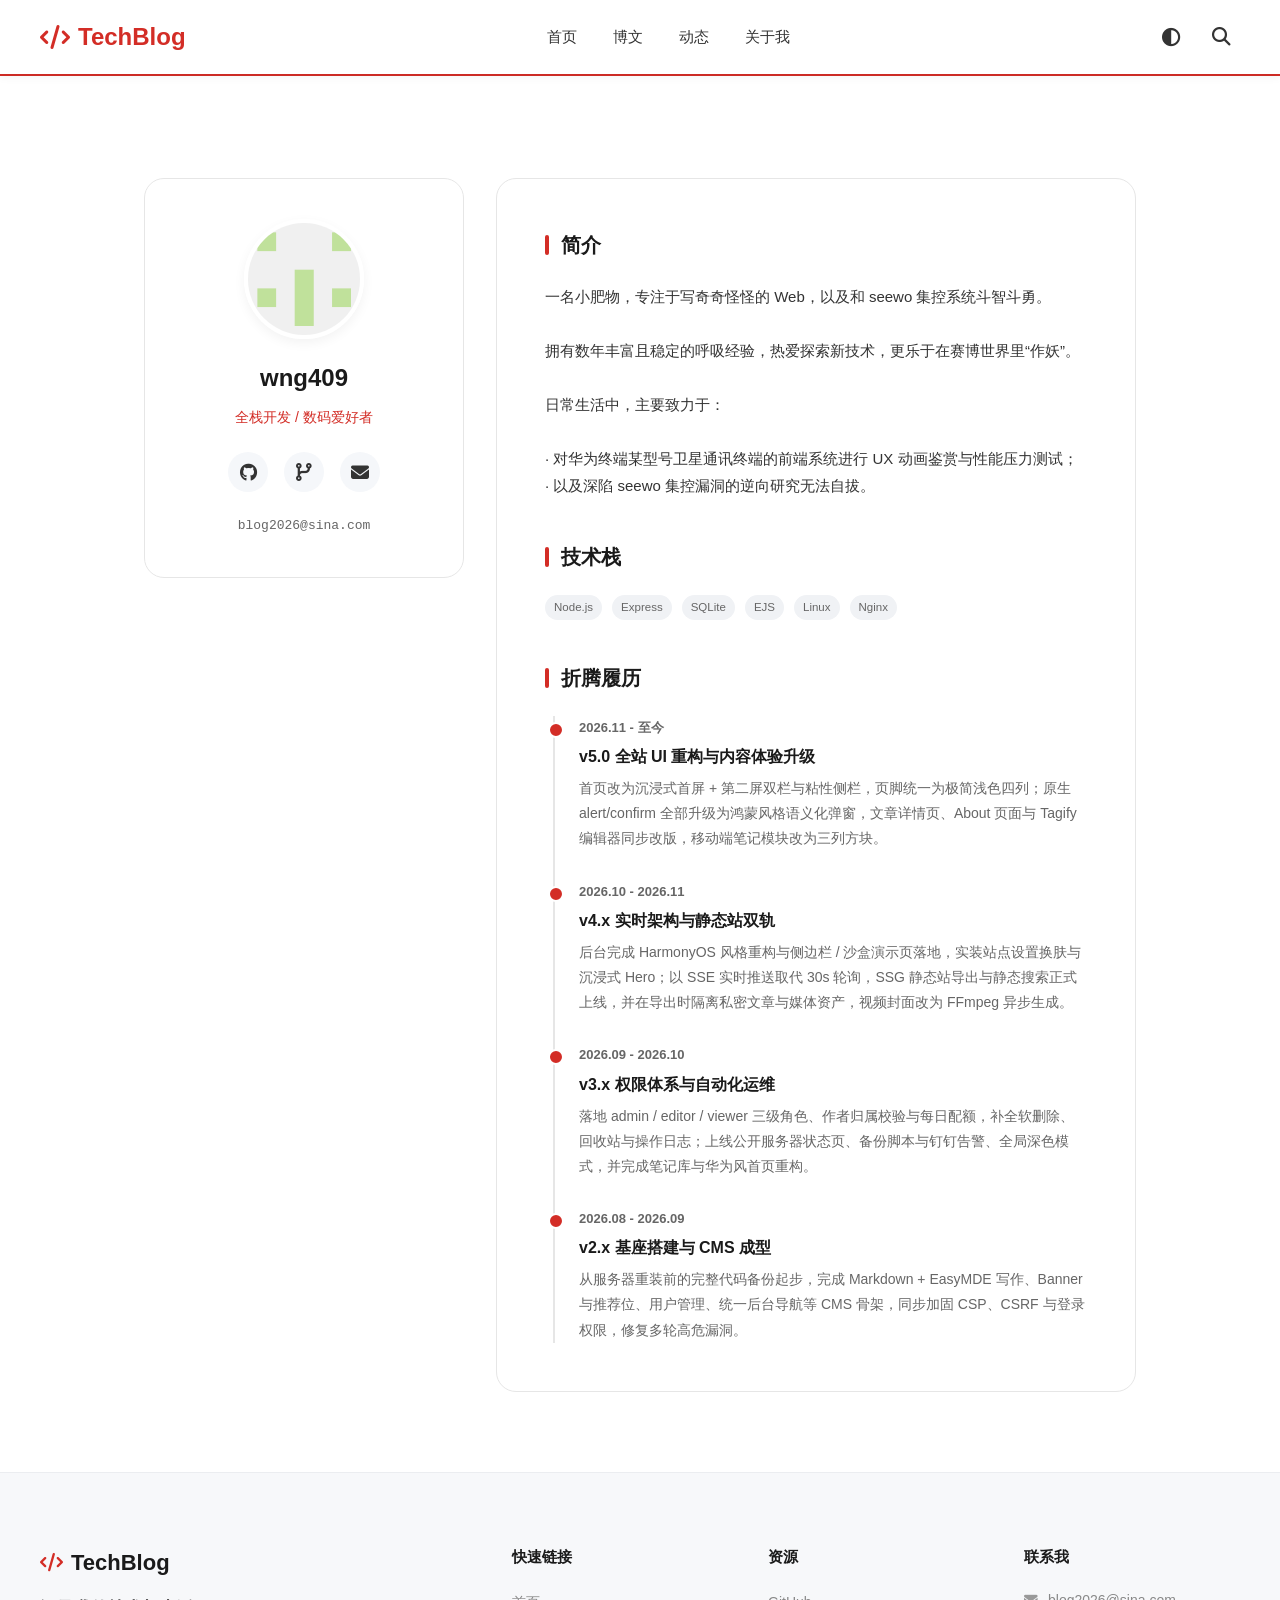
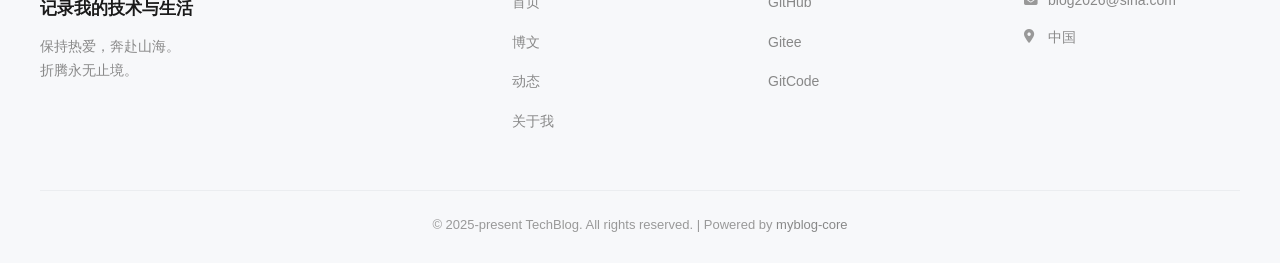
==== about.html @ 232fdd19 "deploy: 2026-11-14 15:05:57" ====
<!DOCTYPE html>
<html lang="zh-CN" class="">
<head>
  <script>(function(){try{var t=localStorage.getItem("theme");if(t!=="light"&&t!=="dark"&&t!=="system")t="system";var m=window.matchMedia?window.matchMedia("(prefers-color-scheme: dark)"):null;var d=t==="dark"||(t==="system"&&m&&m.matches);document.documentElement.classList.toggle("dark",!!d);document.documentElement.setAttribute("data-theme",t);}catch(e){}})();</script>
<script src="/js/theme.js" defer></script>
  <meta charset="UTF-8">
  <meta name="viewport" content="width=device-width, initial-scale=1.0">
  <title>关于我</title>
  <!-- 站点主题色（后台「站点设置」可改，默认 #e60012） -->
  <style>:root { --brand-color: #d32d26 }</style>
  <link rel="stylesheet" href="/css/all.min.css">
  <link rel="stylesheet" href="/css/style.css">
  <link rel="icon" type="image/svg+xml" href="/favicon.svg">
</head>
<body class="" data-static="true">
  <!-- 顶部导航栏 -->
  <header>
  <div class="container header-container">
    <!-- 修改点 1：将 div 换成 a 标签，加上 href="/" -->
    <a href="/" class="logo">
      <i class="fas fa-code"></i>
      <span>TechBlog</span>
    </a>

    <!-- PC 横向导航 -->
    <nav class="pc-nav">
      <a href="/">首页</a>
      <a href="/posts.html">博文</a>
      <a href="/moments.html">动态</a>
      
      
      <a href="/about.html">关于我</a>
    </nav>

    <div class="nav-right">
      
<div class="theme-switch" data-theme-switch>
  <button class="theme-toggle" id="themeTogglePc" type="button" aria-label="切换主题" aria-haspopup="true" aria-expanded="false">
    <i class="theme-toggle-icon fas fa-circle-half-stroke" aria-hidden="true"></i>
    
    
  </button>
  <div class="theme-menu" role="menu" aria-label="主题模式">
    <button type="button" role="menuitemradio" aria-checked="false" data-theme-value="system"><i class="fas fa-circle-half-stroke" aria-hidden="true"></i><span>跟随系统</span></button>
    <button type="button" role="menuitemradio" aria-checked="false" data-theme-value="light"><i class="fas fa-sun" aria-hidden="true"></i><span>浅色</span></button>
    <button type="button" role="menuitemradio" aria-checked="false" data-theme-value="dark"><i class="fas fa-moon" aria-hidden="true"></i><span>深色</span></button>
  </div>
</div>
      <button class="search-toggle" id="searchToggle" type="button" aria-label="搜索">
        <i class="fas fa-search"></i>
      </button>
      <button class="menu-toggle" id="menuToggle" type="button" aria-label="菜单">
        <i class="fas fa-bars"></i>
      </button>
    </div>
  </div>
</header>

  <!-- 全屏菜单 -->
  <div class="mobile-menu" id="mobileMenu">
    <div class="mobile-menu-header">
      <!-- 修改点 2：将移动端的 div 也换成 a 标签 -->
      <a href="/" class="logo">
        <i class="fas fa-code"></i>
        <span>TechBlog</span>
      </a>
      <button class="menu-close" id="menuClose" type="button" aria-label="关闭">
        <i class="fas fa-times"></i>
      </button>
    </div>

    <ul class="mobile-menu-list">
      <li><a href="/">首页<span class="arrow">›</span></a></li>
      <li><a href="/posts.html">博文<span class="arrow">›</span></a></li>
      <li><a href="/moments.html">动态<span class="arrow">›</span></a></li>
      
      
      <li><a href="/about.html">关于我<span class="arrow">›</span></a></li>
    </ul>

    <div class="mobile-menu-footer">
      
<div class="theme-switch theme-switch--circle" data-theme-switch>
  <button class="theme-toggle" id="themeToggleMobile" type="button" aria-label="切换主题" aria-haspopup="true" aria-expanded="false">
    <i class="theme-toggle-icon fas fa-circle-half-stroke" aria-hidden="true"></i>
    <span>主题</span>
    
  </button>
  <div class="theme-menu" role="menu" aria-label="主题模式">
    <button type="button" role="menuitemradio" aria-checked="false" data-theme-value="system"><i class="fas fa-circle-half-stroke" aria-hidden="true"></i><span>跟随系统</span></button>
    <button type="button" role="menuitemradio" aria-checked="false" data-theme-value="light"><i class="fas fa-sun" aria-hidden="true"></i><span>浅色</span></button>
    <button type="button" role="menuitemradio" aria-checked="false" data-theme-value="dark"><i class="fas fa-moon" aria-hidden="true"></i><span>深色</span></button>
  </div>
</div>
      <a href="https://github.com/wng409" target="_blank" rel="noopener" class="circle-btn">
        <i class="fab fa-github"></i>
        <span>GitHub</span>
      </a>
      <a href="mailto:blog2026@sina.com" class="circle-btn">
        <i class="fas fa-envelope"></i>
        <span>邮件</span>
      </a>
    </div>
  </div>

  <!-- 页面内容 -->
  <main>
    <section class="about-wrapper">

  <!-- 左侧名片 -->
  <aside class="about-card-left">
    <!-- 头像：直接读站点设置，不做任何兜底 -->
    <img class="about-avatar" src="/uploads/2026-11-07/1794033327690-q1atu8.png" alt="头像">

    <h1 class="about-name">wng409</h1>
    <span class="about-title">全栈开发 / 数码爱好者</span>

    <div class="social-links">
      <a href="https://github.com/wng409" target="_blank" rel="noopener" aria-label="GitHub">
        <i class="fab fa-github" aria-hidden="true"></i>
      </a>
      <a href="https://gitcode.com/wng409" target="_blank" rel="noopener" aria-label="GitCode">
        <i class="fas fa-code-branch" aria-hidden="true"></i>
      </a>
      <a href="mailto:blog2026@sina.com" aria-label="Email">
        <i class="fas fa-envelope" aria-hidden="true"></i>
      </a>
    </div>

    <div class="contact-email">blog2026@sina.com</div>
  </aside>

  <!-- 右侧内容 -->
  <main class="about-card-right">

    <h2 class="section-title">简介</h2>
    <div style="white-space: pre-wrap;">一名小肥物，专注于写奇奇怪怪的 Web，以及和 seewo 集控系统斗智斗勇。

拥有数年丰富且稳定的呼吸经验，热爱探索新技术，更乐于在赛博世界里“作妖”。

日常生活中，主要致力于：

· 对华为终端某型号卫星通讯终端的前端系统进行 UX 动画鉴赏与性能压力测试；
· 以及深陷 seewo 集控漏洞的逆向研究无法自拔。</div>

    <h2 class="section-title">技术栈</h2>
    <div class="tech-stack">
      <span class="tag-pill">Node.js</span>
      <span class="tag-pill">Express</span>
      <span class="tag-pill">SQLite</span>
      <span class="tag-pill">EJS</span>
      <span class="tag-pill">Linux</span>
      <span class="tag-pill">Nginx</span>
    </div>

    <h2 class="section-title">折腾履历</h2>
    <div class="history-list">
      <div class="history-item">
        <span class="history-date">2026.11 - 至今</span>
        <div class="history-title">v5.0 全站 UI 重构与内容体验升级</div>
        <div class="history-desc">首页改为沉浸式首屏 + 第二屏双栏与粘性侧栏，页脚统一为极简浅色四列；原生 alert/confirm 全部升级为鸿蒙风格语义化弹窗，文章详情页、About 页面与 Tagify 编辑器同步改版，移动端笔记模块改为三列方块。</div>
      </div>

      <div class="history-item">
        <span class="history-date">2026.10 - 2026.11</span>
        <div class="history-title">v4.x 实时架构与静态站双轨</div>
        <div class="history-desc">后台完成 HarmonyOS 风格重构与侧边栏 / 沙盒演示页落地，实装站点设置换肤与沉浸式 Hero；以 SSE 实时推送取代 30s 轮询，SSG 静态站导出与静态搜索正式上线，并在导出时隔离私密文章与媒体资产，视频封面改为 FFmpeg 异步生成。</div>
      </div>

      <div class="history-item">
        <span class="history-date">2026.09 - 2026.10</span>
        <div class="history-title">v3.x 权限体系与自动化运维</div>
        <div class="history-desc">落地 admin / editor / viewer 三级角色、作者归属校验与每日配额，补全软删除、回收站与操作日志；上线公开服务器状态页、备份脚本与钉钉告警、全局深色模式，并完成笔记库与华为风首页重构。</div>
      </div>

      <div class="history-item">
        <span class="history-date">2026.08 - 2026.09</span>
        <div class="history-title">v2.x 基座搭建与 CMS 成型</div>
        <div class="history-desc">从服务器重装前的完整代码备份起步，完成 Markdown + EasyMDE 写作、Banner 与推荐位、用户管理、统一后台导航等 CMS 骨架，同步加固 CSP、CSRF 与登录权限，修复多轮高危漏洞。</div>
      </div>
    </div>

  </main>

</section>
  </main>

  <!-- 底部栏（独立 partial，便于后续整体替换） -->
  <footer class="site-footer">
  <div class="footer-inner">

    <div class="footer-grid">

      <!-- 列 1：品牌 -->
      <div class="footer-brand">
        <a href="/" class="footer-logo">
          <i class="fas fa-code" aria-hidden="true"></i>
          <span>TechBlog</span>
        </a>
        <h2>记录我的技术与生活</h2>
        <p>保持热爱，奔赴山海。<br>折腾永无止境。</p>
      </div>

      <!-- 列 2：快速链接 -->
      <div class="footer-col">
        <h4>快速链接</h4>
        <ul class="footer-nav">
          <li><a href="/">首页</a></li>
          <li><a href="/posts.html">博文</a></li>
          
            <li><a href="/moments.html">动态</a></li>
          
          <li><a href="/about.html">关于我</a></li>
          
        </ul>
      </div>

      <!-- 列 3：资源 -->
      <div class="footer-col">
        <h4>资源</h4>
        <ul class="footer-nav">
          <li><a href="https://github.com/wng409" target="_blank" rel="noopener">GitHub</a></li>
          <li><a href="https://gitee.com/wng409" target="_blank" rel="noopener">Gitee</a></li>
          <li><a href="https://gitcode.com/wng409" target="_blank" rel="noopener">GitCode</a></li>
          
        </ul>
      </div>

      <!-- 列 4：联系我 -->
      <div class="footer-col">
        <h4>联系我</h4>
        <ul class="footer-nav">
          <li class="footer-contact">
            <i class="fas fa-envelope" aria-hidden="true"></i>
            <a href="mailto:blog2026@sina.com">blog2026@sina.com</a>
          </li>
          <li class="footer-contact">
            <i class="fas fa-map-marker-alt" aria-hidden="true"></i>
            <span>中国</span>
          </li>
        </ul>
      </div>

    </div>

    <!-- 底部版权：四列下方居中 -->
    <div class="footer-bottom">
      <p>&copy; 2025-present TechBlog. All rights reserved.
        
          <span class="powered-by"> | Powered by <a href="https://github.com/wng409/myblog-core" target="_blank" rel="noopener">myblog-core</a></span>
        
      </p>
    </div>

  </div>
</footer>

  <script src="/js/hm-ui.js"></script>
  <script src="/js/main.js"></script>
</body>
</html>
---- css/style.css ----
/* ============================================================
   TechBlog 样式表 v2.2
   ============================================================ */

/* ============================================================
   1. 变量 & 重置
   ============================================================ */
/* 隐藏浏览器的原生滚动条（兼容所有现代浏览器） */
html, body {
  -ms-overflow-style: none;  /* IE and Edge */
  scrollbar-width: none;  /* Firefox */
}

/* 隐藏 Chrome, Safari 和 Opera 的滚动条 */
::-webkit-scrollbar {
  display: none;
  width: 0;
  height: 0;
}
:root {
  --hw-red: var(--brand-color, #e60012);
  /* Hover / 深色态主色：由主题色压暗生成，改主题色时自动跟随（原先写死 #c4000f 是 hover 变红的根因） */
  --hw-red-dark: color-mix(in srgb, var(--brand-color, #e60012) 85%, black);
  --hw-white: #ffffff;
  --hw-light-gray: #f5f5f5;
  --hw-dark-gray: #333333;
  --hw-medium-gray: #666666;
  --hw-border: #e6e6e6;

  /* 主题语义变量（亮色） */
  --bg: #ffffff;
  --text: #333333;
  --text-strong: #1a1a1a;
  --text-secondary: #444444;
  --text-muted: #666666;
  --text-faint: #999999;
  --card-bg: #ffffff;
  --surface-alt: #f5f7fa;
  --surface-muted: #f0f2f5;
  --surface-gray: #ebedef;
  --border: #e6e6e6;
  --border-strong: #d0d0d0;
  --shadow: 0 2px 8px rgba(0,0,0,0.1);
  --header-shadow: 0 2px 10px rgba(0, 0, 0, 0.06);
  --menu-shadow: 0 8px 28px rgba(0, 0, 0, 0.15);
  /* 页脚：极简浅色（顶部 1px 细边框由 --footer-border 控制） */
  --footer-bg: #f7f8fa;
  --footer-text: #333333;
  --footer-muted: #888888;
  --footer-border: #ebedf0;
  /* 动态主题色别名：跟随 layout 注入的 --brand-color */
  --primary: var(--brand-color, #e60012);
  --accent-soft: color-mix(in srgb, var(--brand-color, #e60012) 8%, transparent);
  color-scheme: light;
}

.dark {
  --bg: #1a1a1a;
  --text: #e8e8e8;
  --text-strong: #f5f5f5;
  --text-secondary: #cccccc;
  --text-muted: #b0b0b0;
  --text-faint: #8f8f8f;
  --card-bg: #242424;
  --surface-alt: #202020;
  --surface-muted: #2f2f2f;
  --surface-gray: #222222;
  --border: #3d3d3d;
  --border-strong: #4a4a4a;
  --shadow: 0 2px 8px rgba(0,0,0,0.4);
  --header-shadow: 0 2px 10px rgba(0, 0, 0, 0.4);
  --menu-shadow: 0 8px 28px rgba(0, 0, 0, 0.55);
  --footer-bg: #161616;
  --footer-text: #e8e8e8;
  --footer-muted: #9a9a9a;
  --footer-border: #2a2a2a;
  --accent-soft: color-mix(in srgb, var(--brand-color, #e60012) 22%, transparent);
  --hw-border: #3d3d3d;
  --hw-light-gray: #2f2f2f;
  --hw-medium-gray: #b0b0b0;
  --hw-dark-gray: #b0b0b0;
  color-scheme: dark;
}

* {
  margin: 0;
  padding: 0;
  box-sizing: border-box;
  font-family: 'Segoe UI', 'Microsoft YaHei', sans-serif;
}

body {
  background: var(--bg);
  color: var(--text);
  line-height: 1.6;
}

/* 仅在用户主动切换主题时启用过渡，避免首屏加载时产生闪烁 */
html.theme-transition body {
  transition: background 0.3s, color 0.3s;
}

a {
  text-decoration: none;
  color: inherit;
  transition: all 0.3s ease;
}

.container {
  max-width: 1200px;
  margin: 0 auto;
  padding: 0 20px;
}

/* ============================================================
   2. Header 导航（PC 横向 + 移动端汉堡）
   ============================================================ */
/* ============================================================
   2.1 根元素防抖动（终极绝杀：隐藏滚动条）
   ============================================================ */
/* 【修改点】删掉了 overflow-y: scroll; 改为全局隐藏滚动条，彻底断绝宽度变化 */
html, body {
  -ms-overflow-style: none;  /* IE and Edge */
  scrollbar-width: none;  /* Firefox */
}
html::-webkit-scrollbar, 
body::-webkit-scrollbar {
  display: none;  /* Chrome, Safari, Opera */
  width: 0;
  height: 0;
}

/* ============================================================
   2.2 Header 导航（恢复原本的自然高度）
   ============================================================ */
header {
  background: var(--bg);
  /* 阴影代替 border，不占空间，完美解决上下跳动 */
  box-shadow: var(--header-shadow), 0 2px 0 var(--hw-red);
  border-bottom: none !important;

  position: sticky;
  top: 0;
  z-index: 1000;
  width: 100%;
  /* 绝对不要在这里锁 height: 64px，让内部的 container 自己撑开 */
  transition: background-color 0.3s ease, box-shadow 0.3s ease;
}

.header-container {
  display: flex;
  justify-content: space-between;
  align-items: center;
  /* 恢复你原本的上下 padding */
  padding: 18px 0;
  gap: 40px;
  width: 100%; /* 确保撑满 */
  box-sizing: border-box;
}

/* ============================================================
   2.3 Hero 模式下的样式（只变颜色，不变骨架）
   ============================================================ */
body.has-hero header {
  background: transparent !important;
  box-shadow: none !important;
  position: sticky !important; /* 依然是 sticky，不脱离文档流 */
}

/* 只有文字变白，背景变透明 */
body.has-hero header .logo, 
body.has-hero header .logo i,
body.has-hero header .pc-nav a,
body.has-hero header .nav-right button {
  color: #ffffff !important;
  text-shadow: 0 1px 3px rgba(0,0,0,0.5);
}


.header-container {
  display: flex;
  justify-content: space-between;
  align-items: center;
  padding: 18px 0;
  gap: 40px;
}

.logo {
  display: flex;
  align-items: center;
  font-size: 1.5rem;
  font-weight: bold;
  color: var(--hw-red);
  flex-shrink: 0;
}

.logo i {
  margin-right: 8px;
}

.pc-nav {
  display: flex;
  gap: 36px;
  flex: 1;
  justify-content: center;
  align-items: center;
}

.pc-nav a {
  color: var(--text);
  font-size: 0.95rem;
  font-weight: 400;
  padding: 6px 0;
  position: relative;
  transition: color 0.25s;
  white-space: nowrap;
}

.pc-nav a:hover {
  color: var(--hw-red);
}

.pc-nav a::after {
  content: '';
  position: absolute;
  bottom: -4px;
  left: 50%;
  transform: translateX(-50%) scaleX(0);
  width: 100%;
  height: 2px;
  background: var(--hw-red);
  transition: transform 0.25s;
  transform-origin: center;
}

.pc-nav a:hover::after {
  transform: translateX(-50%) scaleX(1);
}

.nav-right {
  display: flex;
  gap: 12px;
  align-items: center;
  flex-shrink: 0;
}

.nav-right button {
  background: none;
  border: none;
  font-size: 1.15rem;
  cursor: pointer;
  color: var(--text);
  padding: 8px 10px;
  border-radius: 4px;
  transition: background 0.2s, color 0.2s;
}

.nav-right button:hover {
  background: var(--hw-light-gray);
  color: var(--hw-red);
}

.menu-toggle {
  display: none;
}

/* ============================================================
   2.4 全屏汉堡菜单（移动端）
   ============================================================ */
.mobile-menu {
  position: fixed;
  top: 0;
  right: 0;
  width: 100%;
  height: 100vh;
  height: 100dvh; /* 适配移动端动态视口 */
  
  /* 默认白底 */
  background: var(--bg);
  
  z-index: 9999;
  transform: translateX(100%);
  transition: transform 0.35s cubic-bezier(0.4, 0, 0.2, 1), visibility 0.35s;
  display: flex;
  flex-direction: column;
  overflow-y: auto;
  overscroll-behavior: contain; /* 防止内部滚动传递到外层 */
  visibility: hidden; /* 隐藏时避免被穿透点击 */
}

/* Hero 模式下点开菜单：保持纯白，无毛玻璃 */
body.has-hero .mobile-menu {
  background: var(--bg) !important;
}

.dark body.has-hero .mobile-menu {
  background: var(--bg) !important;
}

.mobile-menu.show {
  transform: translateX(0);
  visibility: visible;
}

.mobile-menu-header {
  display: flex;
  justify-content: space-between;
  align-items: center;
  padding: 16px 24px;
  border-bottom: 1px solid var(--hw-border);
}

.mobile-menu-header .logo {
  font-size: 1.2rem;
  font-weight: 600;
  color: var(--hw-red);
}

.menu-close {
  background: none;
  border: none;
  font-size: 1.5rem;
  color: var(--text);
  cursor: pointer;
  padding: 8px;
}

.mobile-menu-list {
  list-style: none;
  padding: 0;
  margin: 0;
  flex: 1;
}

.mobile-menu-list li {
  border-bottom: 1px solid var(--hw-border);
  opacity: 0;
  transform: translateX(24px);
  transition: opacity 0.35s ease, transform 0.35s ease;
}

.mobile-menu.show .mobile-menu-list li:nth-child(1) { transition-delay: 0.08s; opacity: 1; transform: translateX(0); }
.mobile-menu.show .mobile-menu-list li:nth-child(2) { transition-delay: 0.14s; opacity: 1; transform: translateX(0); }
.mobile-menu.show .mobile-menu-list li:nth-child(3) { transition-delay: 0.20s; opacity: 1; transform: translateX(0); }
.mobile-menu.show .mobile-menu-list li:nth-child(4) { transition-delay: 0.26s; opacity: 1; transform: translateX(0); }
.mobile-menu.show .mobile-menu-list li:nth-child(5) { transition-delay: 0.32s; opacity: 1; transform: translateX(0); }
.mobile-menu.show .mobile-menu-list li:nth-child(6) { transition-delay: 0.38s; opacity: 1; transform: translateX(0); }
.mobile-menu.show .mobile-menu-list li:nth-child(7) { transition-delay: 0.44s; opacity: 1; transform: translateX(0); }

.mobile-menu-list li a {
  display: flex;
  justify-content: space-between;
  align-items: center;
  padding: 20px 24px;
  font-size: 1.1rem;
  color: var(--text);
  transition: background 0.2s;
}

.mobile-menu-list li a:hover {
  background: var(--hw-light-gray);
}

.mobile-menu-list li a .arrow {
  color: var(--text-faint);
  font-size: 1.4rem;
  font-weight: 300;
}

.mobile-menu-footer {
  display: flex;
  justify-content: center;
  gap: 40px;
  padding: 32px 24px;
  border-top: 1px solid var(--hw-border);
}

.circle-btn {
  display: flex;
  flex-direction: column;
  align-items: center;
  gap: 8px;
  color: var(--hw-medium-gray);
  font-size: 0.85rem;
}

.circle-btn i {
  width: 48px;
  height: 48px;
  border-radius: 50%;
  border: 1px solid var(--hw-border);
  display: flex;
  align-items: center;
  justify-content: center;
  font-size: 1.2rem;
  transition: all 0.2s;
}

.circle-btn:hover i {
  border-color: var(--hw-red);
  color: var(--hw-red);
}

/* ============================================================
   3. 首页 Banner 轮播（圆角 + 无界）
   ============================================================ */
.banner-carousel {
  width: 100%;
  padding: 20px;
  margin: 0;
  box-sizing: border-box;
}

.banner-carousel .carousel-wrapper {
  max-width: 1000px;
  margin: 0 auto;
  border-radius: 16px;
  overflow: hidden;
  position: relative;
}

.banner-carousel .carousel-track {
  display: flex;
  transition: transform 0.5s cubic-bezier(0.4, 0, 0.2, 1);
  will-change: transform;
}

.banner-carousel .carousel-slide {
  flex: 0 0 100%;
  width: 100%;
  box-sizing: border-box;
}

.banner-carousel .slide-image {
  aspect-ratio: 2.5 / 1;
  background-size: cover;
  background-position: center;
  position: relative;
}

.banner-carousel .slide-overlay {
  position: absolute;
  inset: 0;
  background: linear-gradient(transparent 40%, rgba(0, 0, 0, 0.6));
  display: flex;
  align-items: flex-end;
  padding: 40px 60px;
}

.banner-carousel .slide-overlay h2 {
  color: #fff;
  font-size: 2rem;
  font-weight: 600;
  margin: 0;
  text-shadow: 0 2px 12px rgba(0, 0, 0, 0.4);
}

.carousel-btn {
  position: absolute;
  top: 50%;
  transform: translateY(-50%);
  background: rgba(0, 0, 0, 0.4);
  color: white;
  border: none;
  padding: 12px 18px;
  cursor: pointer;
  z-index: 10;
  border-radius: 50%;
  font-size: 1.3rem;
  transition: background 0.3s;
}

.carousel-btn:hover {
  background: rgba(0, 0, 0, 0.75);
}

.carousel-btn.prev { left: 20px; }
.carousel-btn.next { right: 20px; }

.carousel-dots {
  position: absolute;
  bottom: 15px;
  left: 0;
  right: 0;
  text-align: center;
  z-index: 5;
}

.dot {
  display: inline-block;
  width: 10px;
  height: 10px;
  border-radius: 50%;
  background: rgba(255, 255, 255, 0.5);
  margin: 0 6px;
  cursor: pointer;
  transition: background 0.3s, transform 0.3s;
}

.dot.active {
  background: var(--hw-red);
  transform: scale(1.2);
}

/* ============================================================
   4. 首页通用区块
   ============================================================ */
.section { padding: 80px 0; }
.section-light { background: var(--bg); }
.section-gray  { background: var(--surface-gray); }

.section-title {
  text-align: center;
  margin-bottom: 48px;
}

.section-title h2 {
  font-size: 1.75rem;
  font-weight: 600;
  color: var(--text-strong);
  margin: 0 0 8px;
  position: relative;
  display: inline-block;
  padding-bottom: 12px;
}

.section-title h2::after {
  content: '';
  position: absolute;
  bottom: 0;
  left: 50%;
  transform: translateX(-50%);
  width: 32px;
  height: 3px;
  background: var(--hw-red);
  border-radius: 2px;
}

.section-title p {
  color: var(--text-faint);
  font-size: 0.9rem;
  margin: 0;
}

/* ============================================================
   4.1 卡片网格（PC 3 列 / 中屏 2 列 / 手机 1 列）
   ============================================================ */
.blog-grid {
  display: grid;
  grid-template-columns: repeat(3, 1fr);
  gap: 24px;
}

/* ============================================================
   4.2 卡片（图片大 + 底部紧凑）
   ============================================================ */
.blog-card {
  background: var(--card-bg);
  border: 1px solid var(--border);
  border-radius: 12px;
  overflow: hidden;
  box-shadow: 0 2px 12px rgba(0, 0, 0, 0.04);
}

.blog-card a {
  text-decoration: none;
  color: inherit;
  display: flex;
  flex-direction: column;
  height: 100%;
}

/* 图片更大：900 × 600 比例 */
.card-image-wrapper {
  width: 100%;
  aspect-ratio: 900 / 600;
  overflow: hidden;
  position: relative;
  background: var(--surface-muted);
}

.card-image {
  width: 100%;
  height: 100%;
  background-size: cover;
  background-position: center;
  background-color: var(--surface-muted);
  transition: transform 0.5s cubic-bezier(0.4, 0, 0.2, 1);
}

.blog-card:hover .card-image {
  transform: scale(1.06);
}

/* 底部更小：padding 收窄 */
.card-content {
  padding: 14px 16px 16px;
  text-align: left;
  display: flex;
  flex-direction: column;
  gap: 6px;
  flex: 1;
}

.card-meta {
  color: var(--text-faint);
  font-size: 0.75rem;
  margin: 0;
}

/* 标题完整显示，不截断 */
.card-content h3 {
  font-size: 1rem;
  font-weight: 600;
  color: var(--text-strong);
  margin: 0;
  line-height: 1.5;
  min-height: 3em;      /* 保证至少两行的高度，让卡片对齐 */
}

.blog-card:hover .card-content h3 {
  color: var(--hw-red);
}

/* ============================================================
   4.3 标签胶囊
   ============================================================ */
.tag {
  display: inline-block;
  padding: 3px 10px;
  border-radius: 999px;
  background: var(--surface-muted);
  color: var(--text-muted);
  font-size: 0.75rem;
  line-height: 1.6;
}

/* ============================================================
   4.4 动态列表
   ============================================================ */
 /* ---------- 动态列表（统一：首页 + 动态页共用） ---------- */
.moments-section {
  padding-bottom: 60px;
}

.moments-grid {
  display: grid;
  grid-template-columns: repeat(3, 1fr);
  gap: 24px;
  max-width: 1200px;
  margin: 0 auto;
}

.moment-card {
  position: relative;
  background: var(--card-bg);
  border: 1px solid var(--hw-border);
  border-radius: 12px;
  padding: 28px 24px 48px;
  cursor: default;
}

.moment-date {
  color: var(--text-faint);
  font-size: 0.85rem;
  margin-bottom: 12px;
}

.moment-title {
  font-size: 1.05rem;
  font-weight: 600;
  color: var(--text-strong);
  margin: 0 0 12px;
  line-height: 1.5;
  transition: color 0.3s;
}

.moment-card:hover .moment-title {
  color: var(--hw-red);
}

.moment-content {
  color: var(--text);
  line-height: 1.7;
  font-size: 0.95rem;
  white-space: pre-wrap;
}

.moment-card:hover .moment-content {
  animation: momentBounce 0.4s ease;
}

@keyframes momentBounce {
  0%   { transform: translateY(0); }
  40%  { transform: translateY(-4px); }
  100% { transform: translateY(0); }
}

.moment-author {
  position: absolute;
  right: 24px;
  bottom: 20px;
  color: var(--text-faint);
  font-size: 0.78rem;
}
   /* ---------- 动态时间轴（前台动态页专用；不影响首页动态网格） ---------- */
.timeline {
  position: relative;
  max-width: 720px;          /* 卡片整体收窄 */
  margin: 0 auto;
  padding-left: 34px;
}
/* 竖轴 */
.timeline::before {
  content: "";
  position: absolute;
  left: 9px;
  top: 8px;
  bottom: 8px;
  width: 2px;
  border-radius: 1px;
  background: var(--hw-border);
}
.timeline-item {
  position: relative;
  margin-bottom: 20px;
}
.timeline-item:last-child { margin-bottom: 0; }
/* 轴上的节点圆点 */
.timeline-node {
  position: absolute;
  left: -34px;
  top: 18px;
  width: 12px;
  height: 12px;
  border-radius: 50%;
  background: var(--hw-red);
  box-shadow: 0 0 0 3px var(--bg);
  transition: transform 0.25s ease, box-shadow 0.25s ease;
}
.timeline-card {
  background: var(--card-bg);
  border-radius: 12px;
  padding: 16px 18px;
  box-shadow: 0 1px 3px rgba(0, 0, 0, 0.05);
  transition: box-shadow 0.3s ease, transform 0.3s ease;
}

/* ---------- 时间轴分组标题（年 / 月 / 日） ---------- */
.timeline-year {
  font-size: 1.1rem;
  font-weight: 700;
  color: var(--text-strong);
  margin: 22px 0 10px;
}
.timeline-month {
  font-size: 0.95rem;
  font-weight: 600;
  color: var(--text);
  margin: 14px 0 8px;
}
.timeline-day {
  font-size: 0.82rem;
  color: var(--text-faint);
  margin: 10px 0 6px;
}
.timeline-head {
  display: flex;
  align-items: baseline;
  gap: 10px;
  flex-wrap: wrap;
  margin-bottom: 6px;
}
.timeline-date {
  color: var(--text-faint);
  font-size: 0.82rem;
  font-variant-numeric: tabular-nums;
}
.timeline-title {
  color: var(--text-faint);
  font-size: 0.88rem;
  font-weight: 500;
  transition: color 0.3s;
}
.timeline-content {
  color: var(--text);
  font-size: 1.02rem;
  line-height: 1.7;
  white-space: pre-wrap;
  word-break: break-word;
}
.timeline-author {
  display: block;
  text-align: right;
  margin-top: 8px;
  color: var(--text-faint);
  font-size: 0.8rem;
}
.timeline-pager { margin-top: 28px; margin-bottom: 20px; }

/* ---------- 时间轴悬浮动效（沿用原动态卡片动效） ---------- */
.timeline-item:hover .timeline-card {
  box-shadow: 0 6px 18px rgba(0, 0, 0, 0.09);
}
.timeline-item:hover .timeline-title {
  color: var(--hw-red);
}
.timeline-card:hover .timeline-content {
  animation: momentBounce 0.4s ease;
}
.timeline-item:hover .timeline-node {
  transform: scale(1.4);
  box-shadow: 0 0 0 3px var(--bg), 0 0 0 5px color-mix(in srgb, var(--brand-color, #e60012) 16%, transparent);
}

@media (max-width: 768px) {
  .timeline { padding-left: 26px; max-width: 100%; }
  .timeline::before { left: 5px; }
  .timeline-node { left: -26px; width: 10px; height: 10px; box-shadow: 0 0 0 2px var(--bg); }
  .timeline-card { padding: 14px 15px; }
  .timeline-year { margin-left: -26px; }
  .timeline-month, .timeline-day { margin-left: -26px; }
}

   /* 更多动态链接 */
.more-link {
  text-align: right;
  max-width: 1200px;
  margin: 32px auto 0;
  padding: 0;
}

.more-link a {
  color: var(--hw-red);
  font-size: 0.95rem;
  font-weight: 500;
  display: inline-flex;
  align-items: center;
  gap: 6px;
  transition: gap 0.25s;
}

.more-link a:hover {
  gap: 10px;
}

.more-link a i {
  font-size: 0.75rem;
}

/* ============================================================
   4.5 侧栏笔记入口
   ------------------------------------------------------------
   旧版横向 .notes-container / .notes-grid / .notes-item 已废弃并删除；
   现在复用首页侧栏的 .tag-row，尺寸与悬浮底色完全一致。
   ============================================================ */
.notes-sidebar-item .tag-name {
  display: inline-flex;
  align-items: center;
  gap: 8px;
  min-width: 0;
}

.notes-sidebar-item .tag-name i {
  flex-shrink: 0;
  width: 1rem;
  text-align: center;
  font-size: 1rem;
  color: var(--primary);
}

.notes-arrow {
  flex-shrink: 0;
  font-size: 12px;
  color: var(--text-faint);
  transition: transform 0.2s ease, color 0.2s ease;
}

.notes-sidebar-item:hover .notes-arrow {
  color: var(--primary);
  transform: translateX(2px);
}

/* ============================================================
   4.6 关于我
   ============================================================ */
.about-container {
  display: flex;
  gap: 40px;
  align-items: center;
  max-width: 900px;
  margin: 0 auto;
}

.about-image {
  flex-shrink: 0;
}

.avatar {
  width: 120px;
  height: 120px;
  border-radius: 50%;
  object-fit: cover;
  border: 4px solid var(--surface-muted);
}

.about-content {
  flex: 1;
  min-width: 0;
}

.about-content p {
  color: var(--text-secondary);
  line-height: 1.8;
  margin: 0 0 12px;
  font-size: 0.95rem;
}

/* 4.7 通用空状态 */
.empty-hint {
  text-align: center;
  color: var(--text-faint);
}

/* ============================================================
   5. 文章列表页
   ============================================================ */
.posts-hero {
  padding: 60px 0 40px;
  text-align: center;
  border-bottom: 1px solid var(--hw-border);
  margin-bottom: 32px;
}
.posts-hero h1 {
  font-size: 2.2rem;
  font-weight: 700;
  margin: 0 0 16px;
  color: var(--text-strong);
}
.hero-line {
  width: 36px;
  height: 3px;
  background: var(--hw-red);
  border-radius: 2px;
  margin: 0 auto 16px;
}
.posts-hero p {
  color: var(--text-muted);
  font-size: 1rem;
  margin: 0;
}

.posts-layout {
  display: grid;
  grid-template-columns: 1fr 190px;
  gap: 28px;
  padding-bottom: 60px;
}
.posts-main { min-width: 0; }
/* ---------- 工具栏 ---------- */
.posts-toolbar {
  display: flex;
  gap: 12px;
  margin-bottom: 24px;
  align-items: center;
}
.posts-search {
  display: flex;
  flex: 1;
  border: 1px solid var(--hw-border);
  border-radius: 8px;
  overflow: hidden;
  background: var(--card-bg);
  transition: border-color 0.2s;
}
.posts-search:focus-within {
  border-color: var(--hw-red);
}
.posts-search input {
  flex: 1;
  border: none;
  padding: 12px 16px;
  font-size: 0.95rem;
  background: transparent;
  color: var(--text);
  outline: none;
  min-width: 0;
}
.posts-search button {
  border: none;
  background: transparent;
  color: var(--text-muted);
  padding: 0 16px;
  cursor: pointer;
  transition: color 0.2s;
}
.posts-search button:hover { color: var(--hw-red); }

.filter-toggle {
  display: none;
  padding: 12px 14px;
  background: var(--card-bg);
  border: 1px solid var(--hw-border);
  border-radius: 8px;
  cursor: pointer;
  color: var(--text);
  transition: all 0.2s;
}
.filter-toggle:hover {
  border-color: var(--hw-red);
  color: var(--hw-red);
}

/* ---------- 文章网格 ---------- */
.posts-grid {
  display: grid;
  grid-template-columns: repeat(2, 1fr);
  gap: 24px;
}
.post-card {
  display: flex;
  flex-direction: column;
  background: var(--card-bg);
  border: 1px solid var(--hw-border);
  border-radius: 12px;
  overflow: hidden;
  text-decoration: none;
  color: inherit;
}
.post-card-cover {
  aspect-ratio: 900 / 600;
  overflow: hidden;
  background: var(--surface-muted);
}
.post-card-cover img {
  width: 100%;
  height: 100%;
  object-fit: cover;
  transition: transform 0.4s;
}
.post-card:hover .post-card-cover img {
  transform: scale(1.04);
}
.post-card-placeholder {
  width: 100%;
  height: 100%;
  display: flex;
  align-items: center;
  justify-content: center;
  color: var(--text-faint);
  font-size: 1.8rem;
  background: var(--surface-alt);
}
.post-card-body {
  padding: 20px 22px 22px;
  display: flex;
  flex-direction: column;
  gap: 14px;
  flex: 1;
}
.post-card-title {
  font-size: 1rem;
  font-weight: 600;
  line-height: 1.5;
  color: var(--text-strong);
  margin: 0;
  display: -webkit-box;
  -webkit-line-clamp: 2;
  -webkit-box-orient: vertical;
  overflow: hidden;
  min-height: 3em;
  transition: color 0.2s;
}
.post-card:hover .post-card-title { color: var(--hw-red); }

/* ---------- 卡片底部：日期 + 作者 | 标签 ---------- */
.post-card-meta {
  display: flex;
  align-items: center;
  justify-content: space-between;
  gap: 8px;
  margin-top: auto;
  flex-wrap: wrap;
}
.post-card-meta-left {
  display: flex;
  align-items: center;
  gap: 10px;
  font-size: 0.78rem;
  color: var(--text-faint);
  min-width: 0;
}
.post-card-date {
  font-size: 0.78rem;
  color: var(--text-faint);
  flex-shrink: 0;
}
.post-card-author {
  font-size: 0.78rem;
  color: var(--text-faint);
  white-space: nowrap;
}
.post-card-tags {
  display: flex;
  gap: 4px;
  flex-wrap: nowrap;
  overflow: hidden;
  min-width: 0;
}
.post-card-tag {
  padding: 2px 8px;
  background: var(--surface-muted);
  color: var(--text-muted);
  font-size: 0.72rem;
  border-radius: 999px;
  white-space: nowrap;
  flex-shrink: 0;
}

/* ---------- 侧边栏 ---------- */
.posts-sidebar {
  position: sticky;
  top: 100px;
  align-self: start;
  display: flex;
  flex-direction: column;
  gap: 20px;
  max-height: calc(100vh - 120px);
  overflow-y: auto;
}
.sidebar-header {
  display: none;
  justify-content: space-between;
  align-items: center;
  padding-bottom: 12px;
  border-bottom: 1px solid var(--hw-border);
}
.sidebar-header h3 { margin: 0; font-size: 1rem; color: var(--text-strong); }
.sidebar-close {
  background: none;
  border: none;
  color: var(--text);
  font-size: 1.1rem;
  cursor: pointer;
  padding: 4px;
}

.filter-title {
  font-size: 0.9rem;
  font-weight: 600;
  color: var(--text-strong);
  margin-bottom: 12px;
}
.filter-chips {
  display: flex;
  flex-wrap: wrap;
  gap: 6px;
}
.filter-chip {
  padding: 4px 10px;
  background: var(--surface-muted);
  color: var(--text);
  font-size: 0.78rem;
  border-radius: 999px;
  text-decoration: none;
  transition: all 0.2s;
  white-space: nowrap;
}
.filter-chip:hover { background: var(--hw-light-gray); }
.filter-chip.active {
  background: var(--hw-red);
  color: #fff;
}
.chip-hidden { display: none; }
.filter-chips.expanded .chip-hidden { display: inline-block; }
.filter-expand {
  margin-top: 12px;
  padding: 0;
  background: none;
  border: none;
  color: var(--hw-red);
  font-size: 0.82rem;
  cursor: pointer;
  display: inline-flex;
  align-items: center;
  gap: 4px;
}
.filter-expand:hover { text-decoration: underline; }

.filter-clear {
  display: inline-block;
  padding: 8px 16px;
  border: 1px solid var(--hw-border);
  border-radius: 6px;
  color: var(--text);
  font-size: 0.85rem;
  text-align: center;
  text-decoration: none;
  transition: all 0.2s;
}
.filter-clear:hover {
  border-color: var(--hw-red);
  color: var(--hw-red);
}

/* ---------- 遮罩 ---------- */
.sidebar-mask {
  display: none;
  position: fixed;
  inset: 0;
  background: rgba(0, 0, 0, 0.5);
  z-index: 99;
  opacity: 0;
  transition: opacity 0.3s;
}
.sidebar-mask.show {
  display: block;
  opacity: 1;
}

/* ---------- 无结果 ---------- */
.no-results {
  text-align: center;
  padding: 80px 20px;
  color: var(--text-muted);
}
.no-results i {
  font-size: 3rem;
  display: block;
  margin-bottom: 20px;
  color: var(--hw-border);
}
.no-results h3 { margin-bottom: 8px; color: var(--text-strong); }
.no-results p { color: var(--text-faint); font-size: 0.9rem; }

/* ---------- 响应式 ---------- */
@media (max-width: 900px) {
  .posts-layout {
    grid-template-columns: 1fr;
    gap: 0;
  }

  /* ==========================================
     修复：让搜索框和筛选按钮绝对水平对齐
     ========================================== */
  .posts-toolbar {
    align-items: stretch; /* 强制子元素拉伸对齐 */
  }
  .posts-search {
    height: 42px; /* 锁定搜索框高度 */
  }
  .posts-search input {
    padding: 0 16px; /* 去掉上下 padding，让高度由外壳决定 */
  }
  .filter-toggle {
    display: inline-flex;
    align-items: center;
    justify-content: center;
    height: 42px; /* 锁定按钮高度，与搜索框一致 */
    padding: 0 16px; /* 调整左右内边距 */
  }
  /* ========================================== */

  .posts-sidebar {
    position: fixed;
    left: 0;
    right: 0;
    bottom: 0;
    top: auto;
    max-height: 70vh;
    background: var(--bg);
    z-index: 100;
    padding: 20px 20px 32px;
    overflow-y: auto;
    transform: translateY(100%);
    transition: transform 0.3s cubic-bezier(0.4, 0, 0.2, 1);
    border-top-left-radius: 16px;
    border-top-right-radius: 16px;
    box-shadow: 0 -8px 30px rgba(0, 0, 0, 0.15);
  }
  .posts-sidebar.open { transform: translateY(0); }
  .sidebar-header { display: flex; }
}

@media (max-width: 600px) {
  .posts-hero { padding: 40px 0 16px; }
  .posts-hero h1 { font-size: 1.6rem; }
  .posts-grid { grid-template-columns: 1fr; gap: 16px; }
  .post-card-cover { aspect-ratio: 900 / 600; }
}

/* ============================================================
   6. 文章详情页
   ============================================================ */

/* ============================================================
   7. 页脚（极简浅色 SaaS 风格）
   结构见 views/partials/footer.ejs
   ============================================================ */
.site-footer {
  background: var(--footer-bg);
  border-top: 1px solid var(--footer-border);
  color: var(--footer-text);
  padding: 72px 24px 28px;
}

.footer-inner {
  max-width: 1200px;
  margin: 0 auto;
}

/* 四列：品牌占 2 份，右侧三列各 1 份 */
.footer-grid {
  display: grid;
  grid-template-columns: 2fr 1fr 1fr 1fr;
  gap: 40px;
  margin-bottom: 56px;
}

/* === 列 1：品牌 === */
.footer-brand .footer-logo {
  display: inline-flex;
  align-items: center;
  gap: 8px;
  margin-bottom: 16px;
  font-size: 1.375rem;
  font-weight: 700;
  color: var(--text-strong);
  text-decoration: none;
  transition: color 0.2s ease;
}

.footer-brand .footer-logo i {
  color: var(--primary);
  font-size: 1.15rem;
}

.footer-brand .footer-logo:hover {
  color: var(--primary);
}

.footer-brand h2 {
  margin: 0 0 12px;
  font-size: 1.05rem;
  font-weight: 600;
  color: var(--text-strong);
}

.footer-brand p {
  margin: 0;
  color: var(--footer-muted);
  font-size: 0.875rem;
  line-height: 1.7;
}

/* === 列 2~4：标题 + 链接列表 === */
.footer-col h4 {
  margin: 0 0 20px;
  font-size: 0.95rem;
  font-weight: 600;
  color: var(--text-strong);
}

.footer-nav {
  display: flex;
  flex-direction: column;
  gap: 14px;
  margin: 0;
  padding: 0;
  list-style: none;
}

.footer-nav a,
.footer-nav span {
  color: var(--footer-muted);
  font-size: 0.875rem;
  text-decoration: none;
  transition: color 0.2s ease;
}

/* 悬浮变动态主题色 */
.footer-nav a:hover {
  color: var(--primary);
}

.footer-contact {
  display: flex;
  align-items: center;
  gap: 8px;
}

.footer-contact i {
  flex-shrink: 0;
  width: 16px;
  color: var(--text-faint);
  font-size: 0.85rem;
}

/* === 底部版权：居中 === */
.footer-bottom {
  border-top: 1px solid var(--footer-border);
  padding-top: 24px;
  text-align: center;
  font-size: 0.8125rem;
  color: var(--text-faint);
}

.footer-bottom p {
  margin: 0;
}

.footer-bottom a {
  color: var(--footer-muted);
  text-decoration: none;
  transition: color 0.2s ease;
}

.footer-bottom a:hover {
  color: var(--primary);
}

@media (max-width: 1024px) {
  .footer-grid {
    grid-template-columns: 1fr 1fr;
    gap: 36px;
  }
  .footer-brand {
    grid-column: 1 / -1;
  }
}

@media (max-width: 768px) {
  .site-footer {
    padding: 48px 20px 24px;
  }
  .footer-grid {
    grid-template-columns: 1fr;
    gap: 32px;
    margin-bottom: 36px;
  }
}

/* ============================================================
   8. 响应式
   ============================================================ */
@media (max-width: 1024px) {
  .blog-grid {
    grid-template-columns: repeat(2, 1fr);
  }
}

@media (max-width: 768px) {
  /* Header 收窄 */
  .pc-nav { display: none; }
  .menu-toggle { display: block; }
  /* 新增：隐藏 PC 端主题切换按钮，防止在移动端导航栏溢出 */
  .nav-right .theme-switch { display: none !important; }
  
  .header-container { padding: 14px 0; gap: 0; }
  .logo { font-size: 1.3rem; }

  /* 区块 */
  .section { padding: 48px 0; }
  .section-title { margin-bottom: 32px; }
  .section-title h2 { font-size: 1.4rem; }

  /* Banner */
  .banner-carousel { padding: 12px; }
  .banner-carousel .slide-image {
    height: auto;
    aspect-ratio: 16 / 9;
    background-size: cover;
    background-position: center;
  }
  .banner-carousel .slide-overlay { padding: 20px 24px; }
  .banner-carousel .slide-overlay h2 { font-size: 1.2rem; }
  .carousel-btn { padding: 8px 12px; font-size: 1rem; }
  .carousel-btn.prev { left: 8px; }
  .carousel-btn.next { right: 8px; }

  /* 卡片 */
  .blog-grid { grid-template-columns: 1fr; gap: 16px; }
  .card-image-wrapper { height: 160px; }
  .card-content { padding: 16px 18px 18px; }

  /* 关于我 */
  .about-container {
    flex-direction: column;
    text-align: center;
    gap: 24px;
  }
  /* 文章列表页 */
  .article-item { padding: 20px; }
  .page-title h1 { font-size: 2rem; }

  /* 页脚 */
  .footer-content { gap: 24px; }
}
img,video,iframe{max-width:100%;height:auto}
.article-body {
  overflow-wrap: break-word;
  word-break: break-word;
}
.article-body a {
  word-break: break-all;
}
/* ============================================================
   13. 代码块长内容换行，防溢出
   ============================================================ */
.article-body pre,
article pre,
main pre {
  white-space: pre-wrap;      /* ← 关键：从 pre 改成 pre-wrap，允许换行 */
  word-break: break-all;      /* 长串无空格字符也能断 */
  overflow-wrap: anywhere;
  max-width: 100%;
  overflow-x: auto;           /* 兜底：万一还是超宽，横向滚动 */
}

/* 代码块里的 code 标签同样处理 */
.article-body pre code,
article pre code,
main pre code {
  white-space: pre-wrap;
  word-break: break-all;
  overflow-wrap: anywhere;
}
/* ============================================================
   14. 服务器状态页
   ============================================================ */
/* PC：默认 3 列 */
.status-grid {
  display: grid;
  grid-template-columns: repeat(3, minmax(0, 1fr));
  gap: 20px;
  max-width: 1200px;
  margin: 0 auto;
}

.status-card {
  background: var(--card-bg);
  border: 1px solid var(--border);
  border-radius: 12px;
  padding: 24px 16px;
  box-shadow: 0 2px 8px rgba(0,0,0,0.04);
  text-align: center;
  min-width: 0;             /* ← 新增：允许网格项收缩 */
  overflow: hidden;         /* ← 新增：防溢出 */
}

.status-label {
  color: var(--text-faint);
  font-size: 0.9rem;
  margin-bottom: 14px;
}

.status-label i {
  color: var(--hw-red);
  margin-right: 6px;
}

.status-value {
  font-size: 2.4rem;
  font-weight: 700;
  color: var(--hw-red);
  line-height: 1;
  margin-bottom: 14px;
  letter-spacing: -0.02em;
  word-break: keep-all;
}

.status-unit {
  font-size: 1.1rem;
  font-weight: 400;
  margin-left: 2px;
  color: var(--text-faint);
}

/* 强制压住大数字，专门给运行时长用 */
.status-value.status-uptime {
  font-size: 1.15rem !important; 
  font-weight: 500;
  color: var(--text);
  line-height: 1.4;
  margin-bottom: 14px;
  letter-spacing: 0;
  word-break: keep-all;
}

.status-bar {
  width: 100%;
  height: 8px;
  background: var(--surface-muted);
  border-radius: 4px;
  overflow: hidden;
  margin-bottom: 12px;
}

.status-bar i {
  display: block;
  height: 100%;
  background: linear-gradient(90deg, var(--brand-color), #ff4d5e);
  border-radius: 4px;
  transition: width 0.6s ease;
}

.status-hint {
  color: var(--text-faint);
  font-size: 0.82rem;
  line-height: 1.6;
}

/* ===== 状态页独有组件（从 status.ejs 内联迁移） ===== */

/* 网络卡 */
.status-net { margin-bottom: 10px; }
.net-row { display: flex; align-items: center; justify-content: center; gap: 6px; margin: 4px 0; font-size: .92rem; }
.net-arrow { font-weight: bold; font-size: 1.05rem; }
.net-arrow.down { color: #10b981; }
.net-arrow.up { color: #f59e0b; }
.net-value { font-family: monospace; color: var(--text); min-width: 80px; text-align: left; }

/* 异常卡 */
.status-card-anomaly { text-align: left; padding: 22px 20px; }
.status-card-anomaly .status-label { text-align: center; margin-bottom: 14px; }
.anomaly-mini-empty { color: var(--text-faint); font-size: .85rem; text-align: center; padding: 24px 0; }
.anomaly-mini-list { display: flex; flex-direction: column; gap: 10px; }
.anomaly-mini-item { display: flex; align-items: flex-start; gap: 8px; padding-bottom: 8px; border-bottom: 1px solid var(--border); }
.anomaly-mini-item:last-child { border-bottom: none; padding-bottom: 0; }
.anomaly-mini-tag { flex-shrink: 0; font-size: .72rem; padding: 2px 7px; border-radius: 4px; font-weight: 500; line-height: 1.4; }
.anomaly-mini-tag.anomaly { background: #ffe0e0; color: #c4000f; }
.anomaly-mini-tag.recover { background: #d4edda; color: #155724; }
.anomaly-mini-body { flex: 1; min-width: 0; }
.anomaly-mini-text { font-size: .84rem; color: var(--text); line-height: 1.4; word-break: break-all; }
.anomaly-mini-meta { font-size: .72rem; color: var(--text-faint); font-family: monospace; margin-top: 2px; }

/* ===== 备份卡 ===== */
.status-card-backup { 
  text-align: left; 
  padding: 20px 24px; 
  grid-column: 1 / -1; 
}
.status-card-backup .status-label { 
  text-align: left; 
  margin-bottom: 14px; 
}
.backup-row { 
  display: flex; 
  align-items: center; 
  padding: 10px 0; 
  border-bottom: 1px solid var(--border); 
  font-size: 0.92rem; 
}
.backup-row:last-child { 
  border-bottom: none; 
}
.backup-name { 
  flex: 0 0 90px; 
  color: var(--text-muted); 
}
.backup-value { 
  flex: 1; 
  font-weight: 600; 
  color: var(--text); 
}
.backup-value.ok { color: #28a745; }
.backup-value.fail { color: #c4000f; }
.backup-value.unknown { color: #f0a500; }
.backup-meta { 
  flex: 0 0 auto; 
  color: var(--text-faint); 
  font-weight: 600; 
}
.backup-meta.stale { color: #c4000f; }

/* 行内 style 语义化 class */
.disk-io-note { font-size: .72rem; color: var(--text-faint); }
.status-hint--mt { margin-top: 14px; }

/*  关键：把空标签撑成方块 */
.status-chart-legend i {
  display: inline-block;
  width: 10px;
  height: 10px;
  border-radius: 2px;
  margin: 0 4px 0 12px;
  vertical-align: middle;
}

/* 图例颜色 */
.status-chart-legend .legend-cpu { background: var(--brand-color); }
.status-chart-legend .legend-mem { background: #3b82f6; }
.status-chart-legend .legend-disk { background: #10b981; }
.status-chart-legend .legend-net { background: #f59e0b; }
.status-chart-legend .legend-diskwrite { background: #8b5cf6; }

.status-chart-title {
  display: flex;
  justify-content: space-between;
  align-items: flex-start;
  flex-wrap: wrap; /* 允许整个图例掉到下一行 */
  gap: 8px;
}
.status-chart-legend {
  display: flex;
  flex-wrap: wrap; /* 允许整体换行 */
  gap: 8px 12px;
  justify-content: flex-end; /* 靠右对齐 */
}
.legend-item {
  display: inline-flex;
  align-items: center;
  white-space: nowrap; /* 坚决不让文字折行 */
}
/* ============================================================
   图表区域完美样式（覆盖旧版）
   ============================================================ */

/* 1. 外层卡片 */
.status-chart-wrap {
  max-width: 1200px;
  margin: 36px auto 0;
  background: var(--card-bg);
  border: 1px solid var(--border);
  border-radius: 12px;
  padding: 20px;
  box-shadow: 0 2px 8px rgba(0,0,0,0.04);
}

/* 2. 标题和图例 */
.status-chart-title {
  display: flex;
  justify-content: space-between;
  align-items: center;
  margin-bottom: 16px;
  font-size: 0.9rem;
  color: var(--text-muted);
  flex-wrap: wrap;
  gap: 12px;
}

.status-chart-legend {
  display: flex;
  align-items: center;
  flex-wrap: wrap;
  gap: 12px;
}

.status-chart-legend .legend-item {
  display: inline-flex;
  align-items: center;
  white-space: nowrap;
}

.status-chart-legend i {
  display: inline-block;
  width: 10px;
  height: 10px;
  border-radius: 2px;
  margin-right: 6px;
  vertical-align: middle;
}

.status-chart-legend .legend-cpu { background: var(--brand-color); }
.status-chart-legend .legend-mem { background: #3b82f6; }
.status-chart-legend .legend-disk { background: #10b981; }
.status-chart-legend .legend-net { background: #f59e0b; }
.status-chart-legend .legend-diskwrite { background: #8b5cf6; }

/* 3. 关键：锁死图表高度，防止无限拉伸 */
.chart-box {
  position: relative;
  height: 250px; /* PC 端固定高度 */
  width: 100%;
}

/* 4. 画布撑满容器 */
#statusChart {
  width: 100% !important;
  height: 100% !important;
  display: block;
}

/* 5. 手机端高度微调 */
@media (max-width: 768px) {
  .chart-box {
    height: 200px;
  }
}
.status-footer {
  text-align: center;
  color: var(--text-faint);
  font-size: 0.85rem;
  margin-top: 36px;
  padding-top: 20px;
  border-top: 1px solid var(--border);
  max-width: 1200px;
  margin-left: auto;
  margin-right: auto;
}

/* ============================================================
   状态页响应式断点（合并精简版）
   ============================================================ */


/* 手机端：保持 2 列，但全面缩小字号和间距，防撑爆 */
@media (max-width: 480px) {
  .status-grid { 
    grid-template-columns: repeat(2, minmax(0, 1fr)); 
    gap: 10px; 
  }
  
  /* 缩小卡片内边距 */
  .status-card { 
    padding: 14px 8px; 
  }
  
  /* 大数字 */
  .status-value { 
    font-size: 1.4rem; 
    margin-bottom: 8px;
  }
  .status-unit { font-size: 0.85rem; }
  
  /* ==========================================
     解决运行时长换行问题
     依靠宽度限制和自动换行，无需插 <br>
     ========================================== */
  .status-value.status-uptime {
    font-size: 0.85rem !important; 
    line-height: 1.3;
    white-space: normal;
    word-break: keep-all;
  }
  
  /* 标签和提示文字缩小 */
  .status-label { 
    font-size: 0.75rem; 
    margin-bottom: 8px; 
  }
  .status-hint { 
    font-size: 0.65rem; 
    line-height: 1.4;
  }
  .status-hint--mt {
    margin-top: 8px;
  }
  
  /* ==========================================
     解决磁盘“读/写”换行问题（纯 CSS 魔法）
     ========================================== */
  .disk-io-note {
    display: flex;
    flex-direction: column;
    align-items: center;
    font-size: 0; /* 隐藏原来的纯文本（读、写、中间的点） */
    line-height: 1.5;
  }
  
  /* 恢复数字部分的字体大小 */
  .disk-io-note span[id] {
    font-size: 0.7rem; 
  }
  
  /* 用伪元素重新画出 "读" 和 "写" */
  #diskRead::before { content: "读 "; }
  #diskWrite::before { content: "写 "; }

  /* 网络卡文字缩小 */
  .net-row { font-size: 0.8rem; margin: 2px 0; }
  .net-value { min-width: 60px; }
  
  /* 趋势图标题缩小 */
  .status-chart-title { font-size: 0.75rem; margin-bottom: 8px; }
  .status-chart-legend i { margin: 0 2px 0 8px; }
  
  /* 备份卡防溢出 */
  .status-card-backup { padding: 14px 12px; }
  .backup-row { font-size: 0.75rem; padding: 8px 0; }
  .backup-name { flex: 0 0 60px; font-size: 0.75rem; }
  .backup-value { font-size: 0.75rem; }
  .backup-meta { font-size: 0.65rem; }
}
/* ============================================================
   15. Toast 通知（底部居中，带进度条，悬停暂停）
   ============================================================ */
.toast-container {
  position: fixed;
  left: 50%;
  bottom: 32px;
  transform: translateX(-50%);
  z-index: 99999;
  display: flex;
  flex-direction: column;
  gap: 12px;
  align-items: center;
  pointer-events: none;
  max-width: calc(100vw - 32px);
}

.toast {
  position: relative;
  pointer-events: auto;
  background: #5cb85c;
  color: #fff;
  border-radius: 8px;
  padding: 18px 48px 22px 22px;
  box-shadow: 0 6px 20px rgba(0,0,0,0.18), 0 2px 6px rgba(0,0,0,0.1);
  display: flex;
  align-items: flex-start;
  gap: 14px;
  width: 420px;                        /* ← 固定宽度，更宽 */
  max-width: 100%;
  overflow: hidden;
  animation: toast-in 0.35s cubic-bezier(0.4, 0, 0.2, 1);
  cursor: default;
}

.toast.toast-error { background: #d9534f; }

.toast.toast-hide {
  opacity: 0;
  transform: translateY(20px);
  transition: opacity 0.3s, transform 0.3s;
}

.toast-icon {
  font-size: 1.7rem;
  flex-shrink: 0;
  line-height: 1;
  margin-top: 2px;
}

.toast-body { flex: 1; min-width: 0; }

.toast-title {
  font-size: 1.1rem;
  font-weight: 600;
  line-height: 1.4;
}

.toast-message {
  font-size: 0.92rem;
  line-height: 1.5;
  margin-top: 5px;
  opacity: 0.92;
  word-break: break-word;
}

.toast-close {
  position: absolute;
  top: 14px;
  right: 14px;
  background: none;
  border: none;
  color: #fff;
  opacity: 0.7;
  cursor: pointer;
  padding: 4px 6px;
  font-size: 1rem;
  border-radius: 4px;
  transition: opacity 0.2s, background 0.2s;
}

.toast-close:hover {
  opacity: 1;
  background: rgba(255,255,255,0.15);
}

/* 底部进度条（用动画控制，方便暂停） */
.toast-progress {
  position: absolute;
  left: 0;
  bottom: 0;
  height: 4px;
  width: 100%;
  background: rgba(255,255,255,0.9);
  transform-origin: left center;
  transform: scaleX(1);
  animation-name: toast-progress-shrink;
  animation-timing-function: linear;
  animation-fill-mode: forwards;
  animation-play-state: paused;
}

.toast-progress.toast-progress-run {
  animation-play-state: running;
}

@keyframes toast-progress-shrink {
  from { transform: scaleX(1); }
  to   { transform: scaleX(0); }
}

@keyframes toast-in {
  from { transform: translateY(30px); opacity: 0; }
  to   { transform: translateY(0);    opacity: 1; }
}

@media (max-width: 480px) {
  .toast-container {
    bottom: 20px;
    left: 16px;
    right: 16px;
    transform: none;
    max-width: none;
  }
  .toast { width: 100%; min-width: 0; }
}
/* ===== 16移动端后台适配 ===== */
/* ===== 移动到admin.css了 ===== */

/* ============================================================
   17. 主题切换（跟随系统 / 浅色 / 深色）
   ============================================================ */
.theme-switch {
  position: relative;
  display: inline-flex;
  align-items: center;
}

.theme-toggle {
  display: inline-flex;
  align-items: center;
  justify-content: center;
  background: none;
  border: none;
  cursor: pointer;
  color: var(--text);
  font-size: 1.15rem;
  padding: 8px 10px;
  border-radius: 6px;
  transition: background 0.2s, color 0.2s;
}

.theme-toggle:hover {
  background: var(--hw-light-gray);
  color: var(--hw-red);
}

.theme-toggle:focus-visible,
.theme-menu button:focus-visible {
  outline: 2px solid var(--hw-red);
  outline-offset: 2px;
}

.theme-menu {
  position: absolute;
  top: calc(100% + 10px);
  right: 0;
  min-width: 140px;
  background: var(--card-bg);
  border: 1px solid var(--border);
  border-radius: 10px;
  box-shadow: var(--menu-shadow);
  padding: 6px;
  z-index: 3000;
  display: none;
  flex-direction: column;
  gap: 2px;
}

.theme-switch.open .theme-menu {
  display: flex;
}

.theme-menu button {
  display: flex;
  align-items: center;
  gap: 10px;
  width: 100%;
  background: none;
  border: none;
  cursor: pointer;
  color: var(--text);
  font-size: 0.9rem;
  padding: 9px 10px;
  border-radius: 7px;
  text-align: left;
  white-space: nowrap;
  transition: background 0.2s, color 0.2s;
}

.theme-menu button:hover {
  background: var(--hw-light-gray);
  color: var(--hw-red);
}

.theme-menu button.active {
  background: var(--hw-light-gray);
  color: var(--hw-red);
  font-weight: 600;
}

.theme-menu button i {
  width: 16px;
  text-align: center;
}

/* 移动端全屏菜单里的主题按钮（圆形样式） */
.theme-switch--circle .theme-toggle {
  flex-direction: column;
  gap: 8px;
  padding: 0;
  font-size: 0.85rem;
  color: var(--hw-medium-gray);
  border-radius: 0;
}

.theme-switch--circle .theme-toggle:hover {
  background: none;
  color: var(--hw-red);
}

.theme-switch--circle .theme-toggle i {
  width: 48px;
  height: 48px;
  border-radius: 50%;
  border: 1px solid var(--hw-border);
  display: flex;
  align-items: center;
  justify-content: center;
  font-size: 1.2rem;
  transition: all 0.2s;
}

.theme-switch--circle .theme-toggle:hover i {
  border-color: var(--hw-red);
  color: var(--hw-red);
}

.mobile-menu-footer .theme-menu,
.theme-menu--up {
  top: auto;
  bottom: calc(100% + 10px);
  right: auto;
  left: 50%;
  transform: translateX(-50%);
}

/* 后台导航里的主题切换 */
.admin-nav .theme-toggle {
  color: var(--text);
  font-size: 1rem;
  padding: 4px 6px;
}

@media (max-width: 768px) {
  .admin-nav .theme-switch {
    justify-content: center;
  }
}

/* ============================================================
   18. 文章正文（Markdown 渲染）主题化
   ============================================================ */
.article-body h1, .article-body h2, .article-body h3,
.article-body h4, .article-body h5, .article-body h6 {
  color: var(--text-strong);
  margin: 1.2em 0 0.6em;
  line-height: 1.4;
}

.article-body p {
  color: var(--text);
}

.article-body a {
  color: var(--hw-red);
}

.article-body code {
  background: var(--surface-muted);
  color: var(--text-strong);
  padding: 2px 6px;
  border-radius: 4px;
  font-size: 0.9em;
}

.article-body pre {
  background: var(--surface-alt);
  border: 1px solid var(--border);
  border-radius: 8px;
  padding: 16px;
}

.article-body pre code {
  background: none;
  padding: 0;
}

.article-body blockquote {
  border-left: 4px solid var(--hw-red);
  background: var(--surface-alt);
  color: var(--text-muted);
  padding: 10px 18px;
  margin: 16px 0;
  border-radius: 0 8px 8px 0;
}

.article-body hr {
  border: none;
  border-top: 1px solid var(--border);
  margin: 24px 0;
}

.article-body table {
  border-collapse: collapse;
  width: 100%;
  margin: 16px 0;
}

.article-body th, .article-body td {
  border: 1px solid var(--border);
  padding: 8px 12px;
}

.article-body th {
  background: var(--surface-muted);
  color: var(--text-strong);
}

.article-body img {
  border-radius: 8px;
}
/* ============================================================
   19. 动态页
   ============================================================ */

/* ---------- 页面标题（与博文页统一） ---------- */
.page-hero {
  padding: 60px 0 40px;
  text-align: center;
  border-bottom: 1px solid var(--hw-border);
  margin-bottom: 40px;
}
.page-hero h1 {
  font-size: 2.2rem;
  font-weight: 700;
  margin: 0 0 16px;
  color: var(--text-strong);
}
.page-hero .hero-line {
  width: 36px;
  height: 3px;
  background: var(--hw-red);
  border-radius: 2px;
  margin: 0 auto 16px;
}
.page-hero p {
  color: var(--text-muted);
  font-size: 1rem;
  margin: 0;
}

/* ---------- 动态列表 ---------- */
/* 动态卡样式统一在 4.4 节，本区不再重复 */
/* ---------- 底部返回链接 ---------- */
.moments-back {
  text-align: center;
  margin-top: 40px;
}
.back-link {
  color: var(--hw-red);
  font-size: 0.95rem;
  font-weight: 500;
  text-decoration: none;
  transition: opacity 0.2s;
}
.back-link:hover {
  opacity: 0.8;
}

/* ---------- 响应式 ---------- */
@media (max-width: 1024px) {
  .moments-grid { grid-template-columns: repeat(2, 1fr); }
}
@media (max-width: 768px) {
  .page-hero { padding: 40px 0 24px; }
  .page-hero h1 { font-size: 1.6rem; }
  .moments-grid { grid-template-columns: 1fr; gap: 16px; }
  .moment-card { padding: 20px 20px 44px; }
  .more-link { text-align: center; }
}
/* ============================================================
   20. 卡片悬停变色反馈（极简版）
   ============================================================ */

/* 给卡片加背景色过渡动画 */
.blog-card, .post-card, .moment-card, .status-card {
  transition: background-color 0.3s ease;
}

/* 
  悬停时：使用你项目里现成的 --surface-muted 变量
  亮色模式下它是 #f0f2f5（比纯白深一点）
  暗色模式下它是 #2f2f2f（比黑底浅一点）
*/
.blog-card:hover, 
.post-card:hover, 
.moment-card:hover, 
.status-card:hover {
  background-color: var(--surface-muted);
}
/* ============================================================
   21. 通用分页器
   ============================================================ */
.pagination-wrap {
  display: flex;
  justify-content: center;
  margin-top: 40px;
  width: 100%;
}
.pagination {
  display: flex;
  align-items: center;
  gap: 6px;
  list-style: none;
  padding: 0;
  margin: 0;
}
.page-btn,
.page-num {
  display: inline-flex;
  align-items: center;
  justify-content: center;
  min-width: 36px;
  height: 36px;
  padding: 0 12px;
  border-radius: 6px;
  font-size: 0.9rem;
  color: var(--text);
  text-decoration: none;
  border: 1px solid var(--hw-border);
  transition: all 0.2s;
  background: var(--card-bg);
}
.page-btn:hover {
  background: var(--hw-light-gray);
  border-color: var(--border-strong);
}
.page-num.active {
  background: var(--hw-red);
  color: #fff;
  border-color: var(--hw-red);
  font-weight: 600;
}
.page-btn.disabled {
  color: var(--text-faint);
  background: var(--surface-muted);
  cursor: not-allowed;
  border-color: transparent;
}
@media (max-width: 600px) {
  .pagination {
    width: 100%;
    justify-content: space-between;
  }
  .pagination li {
    flex: 1;
  }
  .page-btn, .page-num {
    width: 100%;
  }
}

/* ============================================================
   沉浸式首屏（首页 / 隐私页）：只在最上方"盖一层帷幕"，不影响原有结构
   ============================================================ */
.hero-cover {
  position: fixed;              /* 固定帷幕：内容在其下，收起时才真正滚动 */
  top: 0;
  left: 0;
  width: 100%;
  height: 100vh;
  height: 100dvh;              /* 移动端地址栏友好 */
  overflow: hidden;
  z-index: 1001;                /* 盖在导航栏之上（导航另提到 1002 保持可见） */
  will-change: transform;
  display: flex;                /* 默认全屏：首帧即覆盖全屏，避免先闪出下方内容 */
  align-items: center;
  justify-content: center;
  background: #111;
  transform: translateY(0);
}
.hero-media {
  position: absolute;
  inset: 0;
  width: 100%;
  height: 100%;
  object-fit: cover;
  z-index: 0;
  /* 缓慢呼吸缩放，静态图也有"动"感 */
  animation: hero-kenburns 28s ease-in-out infinite alternate;
}
/* 暗色渐变遮罩，保证白字在任何图片上都可读 */
.hero-cover::after {
  content: "";
  position: absolute;
  inset: 0;
  z-index: 1;
  background: linear-gradient(180deg, rgba(0,0,0,.1) 0%, rgba(0,0,0,.02) 45%, rgba(0,0,0,.2) 100%);
}
/* 未设置背景图时的兜底渐变（同样有流动感） */
.hero-noimg {
  background: linear-gradient(135deg, #1a1a2e 0%, #16213e 45%, #0f3460 100%);
  background-size: 200% 200%;
  animation: hero-gradient 18s ease infinite;
}
/* 精准命中 .hero-bottom-area 下的 p 标签，无视它原本的内联样式 */
.hero-bottom-area p {
  color: #ffffff !important; /* 强行覆盖为纯白 */
  font-size: 16px !important;
  font-weight: 500;
  /* 暴力阴影 */
  text-shadow: 0 1px 3px rgba(0,0,0,.9), 0 2px 8px rgba(0,0,0,.8), 0 0 15px rgba(0,0,0,.7) !important;
}
.hero-title {
  position: relative;
  z-index: 2;
  color: #fff;
  font-size: clamp(1.8rem, 5vw, 3.4rem);
  font-weight: 700;
  letter-spacing: .04em;
  text-align: center;
  padding: 0 24px;
  text-shadow: 0 4px 24px rgba(0,0,0,.5);
}
/* 向下箭头强化：纯白、加大、发光、强弹跳 */
.hero-arrow {
  position: absolute;
  left: 50%;
  bottom: 30px;
  transform: translateX(-50%);
  z-index: 2;

  color: #ffffff !important;
  font-size: 36px !important;

  opacity: 1 !important;
  text-shadow: 0 0 15px rgba(255, 255, 255, .8), 0 2px 5px rgba(0, 0, 0, .6);

  animation: bounceStrong 2s infinite;
}

/* 图标本身加粗 */
.hero-arrow,
.hero-arrow i {
  font-weight: 900;
}

@keyframes hero-kenburns {
  from { transform: scale(1); }
  to   { transform: scale(1.08); }
}
@keyframes hero-gradient {
  0%   { background-position: 0% 50%; }
  50%  { background-position: 100% 50%; }
  100% { background-position: 0% 50%; }
}
@keyframes bounceStrong {
  0%, 20%, 50%, 80%, 100% {
    transform: translateX(-50%) translateY(0);
  }
  40% {
    transform: translateX(-50%) translateY(-15px);
  }
  60% {
    transform: translateX(-50%) translateY(-8px);
  }
}


/* 有 Hero 的页面：导航透明浮在首屏之上，滚动 50px 后转毛玻璃 */
body.has-hero header {
  position: fixed;
  top: 0;
  left: 0;
  right: 0;
  background: transparent;
  box-shadow: none;
  border-bottom-color: transparent;
  width: 100%;
}
body.has-hero header .logo,
body.has-hero header .logo span,
body.has-hero header .pc-nav a {
  color: #fff;
}

@media (prefers-reduced-motion: reduce) {
  .hero-media, .hero-noimg, .hero-arrow { animation: none !important; }
}
@media (max-width: 600px) {
  .hero-title { padding: 0 18px; }
}

/* 首屏透明导航：大图铺满到导航底下，导航浮在图上 */
header.transparent-header {
  background: transparent !important;
  border-bottom: none !important;
  box-shadow: none !important;
}
header.transparent-header a,
header.transparent-header .logo span,
header.transparent-header button i {
  color: #ffffff !important;
  text-shadow: 0 1px 3px rgba(0, 0, 0, .5);
}
/* 有 Hero 时导航需要浮在帷幕之上 */
body.has-hero header { z-index: 1002; }
/* ============================================================
   移动端手势加固 + 主题弹窗定位修正
   ============================================================ */
/* 禁止浏览器默认下拉刷新与回弹（华为/安卓国产浏览器的手势优先级很高） */
html, body {
  overscroll-behavior-y: none;
  overscroll-behavior-x: none;
}

/* Hero 上彻底禁用原生滑动/缩放，全部交由 JS 手势处理 */
.hero-cover {
  touch-action: none;
}

/* 主题弹窗：贴按钮正下方、靠右对齐（深色模式同样适用，背景由 .theme-menu 原规则决定） */
.theme-menu {
  top: calc(100% + 8px);
  right: 0;
  left: auto;
}

/* 覆盖移动端菜单里的居中定位（原 left:50% + translateX(-50%) 会把弹窗推到左边、甚至飞出屏幕） */
.mobile-menu-footer .theme-menu,
.theme-menu--up {
  top: auto;
  bottom: calc(100% + 8px);
  right: 0;
  left: auto;
  transform: none;
}

@media (max-width: 768px) {
  .theme-menu { right: -10px; }
  /* 移动菜单 footer 里的主题弹窗：按钮右边缘仅约 131px，140px 宽会左溢 9px，
     收窄到 130px 才能同时满足「贴右对齐」与「完整在视口内」 */
  .mobile-menu-footer .theme-menu {
    min-width: 130px;
    width: 130px;
  }
}

/* ============================================================
   终极精简：导航仅「透明 / 白底」两态，禁用一切毛玻璃
   ============================================================ */
header {
  background: var(--bg) !important;
  box-shadow: var(--header-shadow), 0 2px 0 var(--hw-red) !important;
  border-bottom: none !important;
  transition: background-color 0.3s, box-shadow 0.3s;
}

/* 全屏 Hero 状态：直接全透明，不要毛玻璃 */
body.has-hero header {
  background: transparent !important;
  box-shadow: none !important;
}

/* 全屏 Hero 状态下，文字变白以看清大图 */
body.has-hero header .logo,
body.has-hero header .logo i,
body.has-hero header .logo span,
body.has-hero header .pc-nav a,
body.has-hero header .nav-right button {
  color: #ffffff !important;
  text-shadow: 0 1px 3px rgba(0,0,0,0.5);
}

/* 汉堡菜单：任何状态下都是纯白背景 */
.mobile-menu,
body.has-hero .mobile-menu {
  background: var(--bg) !important;
  backdrop-filter: none !important;
  -webkit-backdrop-filter: none !important;
}

/* ============================================================
   HarmonyOS 提示语义色（设计令牌）
   ------------------------------------------------------------
   来源：HarmonyOS 官方状态色。核心逻辑是用「警示 Warning」
   与「提示 Caution」区分严重等级，并把「成功 Connected」作为
   独立系统语义色。弹窗 / 提示条只引用这里的令牌，
   调整品牌或对比度时只改本段，组件本身不动。
   ============================================================ */
:root {
  /* --- 中性色 --- */
  --hm-bg-base: #f1f3f5;          /* 浅色页面底 */
  --hm-bg-card: #ffffff;          /* 浅色卡片 / 弹窗底 */
  --hm-text-primary: #182431;     /* 一级文本 */
  --hm-text-secondary: #666666;   /* 二级文本 */

  /* --- 1. 错误 / 危险（Warning） --- */
  --hm-danger: #e84026;
  --hm-danger-bg: #fde8e6;
  --hm-danger-text: #c0392b;

  /* --- 2. 警告 / 注意（Caution） --- */
  --hm-warning: #ed6f21;
  --hm-warning-bg: #fef0e6;
  --hm-warning-text: #b85c1a;

  /* --- 3. 成功（Connected） --- */
  --hm-success: #64bb5c;
  --hm-success-bg: #eef7ec;
  --hm-success-text: #3e8e37;

  /* --- 4. 品牌 / 信息（Accent） --- */
  --hm-primary: #0a59f7;
  --hm-primary-bg: #e6efff;
  --hm-primary-text: #0a59f7;
}

.dark {
  --hm-bg-base: #000000;
  --hm-bg-card: #1a1a1a;
  --hm-text-primary: #e5e5e5;
  --hm-text-secondary: #999999;

  --hm-danger: #d94838;
  --hm-danger-bg: #2e1a17;
  --hm-danger-text: #ff6b52;

  --hm-warning: #db6b42;
  --hm-warning-bg: #2a1f18;
  --hm-warning-text: #ffa366;

  --hm-success: #5ba854;
  --hm-success-bg: #17221a;
  --hm-success-text: #7dcc75;

  --hm-primary: #317af7;
  --hm-primary-bg: #1a2438;
  --hm-primary-text: #5291ff;
}

/* ============================================================
   鸿蒙风格全局弹窗（hm-ui.js）
   DOM 由 JS 注入，本段只负责外观；颜色全部取自上面的语义令牌，
   深色模式（.dark）自动跟随。
   ============================================================ */
.hm-modal {
  position: fixed;
  inset: 0;
  z-index: 10000;
  display: flex;
  align-items: center;
  justify-content: center;
  padding: calc(24px + env(safe-area-inset-top)) 16px calc(24px + env(safe-area-inset-bottom));
  box-sizing: border-box;
  opacity: 0;
  visibility: hidden;
  pointer-events: none;
  transition: opacity 0.28s cubic-bezier(0.2, 0.8, 0.2, 1), visibility 0.28s;
}

.hm-modal.active {
  opacity: 1;
  visibility: visible;
  pointer-events: auto;
}

.hm-modal-overlay {
  position: absolute;
  inset: 0;
  background: rgba(0, 0, 0, 0.42);
  backdrop-filter: blur(6px);
  -webkit-backdrop-filter: blur(6px);
}

html.dark .hm-modal-overlay {
  background: rgba(0, 0, 0, 0.62);
}

.hm-modal-content {
  position: relative;
  width: 100%;
  max-width: 340px;
  padding: 24px;
  box-sizing: border-box;
  background: var(--hm-bg-card, #fff);
  color: var(--hm-text-primary, #182431);
  border: 1px solid var(--border, #e6e6e6);
  border-radius: 24px;
  box-shadow: 0 16px 40px rgba(0, 0, 0, 0.22);
  max-height: 85vh;
  display: flex;
  flex-direction: column;
  transform: scale(0.92) translateY(18px);
  transition: transform 0.34s cubic-bezier(0.2, 0.8, 0.2, 1);
  -webkit-tap-highlight-color: transparent;
  outline: none;
}

.hm-modal.active .hm-modal-content {
  transform: scale(1) translateY(0);
}

.hm-modal-body {
  overflow-y: auto;
  -webkit-overflow-scrolling: touch;
  margin-bottom: 20px;
}

/* 语义图标：成功 / 警告 / 危险 各自用对应语义色，普通提示用品牌色 */
.hm-modal-icon {
  width: 44px;
  height: 44px;
  margin: 0 auto 14px;
  display: flex;
  align-items: center;
  justify-content: center;
  border-radius: 50%;
  font-size: 22px;
  font-weight: 700;
  line-height: 1;
}

.hm-icon-primary {
  background: var(--hm-primary-bg);
  color: var(--hm-primary-text);
}

.hm-icon-success {
  background: var(--hm-success-bg);
  color: var(--hm-success-text);
}

.hm-icon-caution {
  background: var(--hm-warning-bg);
  color: var(--hm-warning-text);
}

.hm-icon-danger {
  background: var(--hm-danger-bg);
  color: var(--hm-danger-text);
}

/* 免责声明 / 补充说明：外链拦截时必显，红色警示 */
.hm-modal-note {
  margin-top: 14px;
  padding: 10px 14px;
  border-radius: 12px;
  font-size: 13px;
  line-height: 1.55;
  text-align: left;
  border: 1px solid transparent;
}

.hm-note-danger {
  background: var(--hm-danger-bg);
  color: var(--hm-danger-text);
  border-color: color-mix(in srgb, var(--hm-danger) 28%, transparent);
}

.hm-note-caution {
  background: var(--hm-warning-bg);
  color: var(--hm-warning-text);
  border-color: color-mix(in srgb, var(--hm-warning) 28%, transparent);
}

.hm-modal-title {
  margin: 0 0 12px;
  font-size: 20px;
  font-weight: 600;
  line-height: 1.35;
  text-align: center;
  color: var(--hm-text-primary, #182431);
}

.hm-modal-desc {
  margin: 0;
  font-size: 15px;
  line-height: 1.55;
  text-align: center;
  color: var(--hm-text-secondary, #666);
  word-break: break-word;
}

.hm-modal-url {
  margin-top: 16px;
  padding: 10px 14px;
  font-family: ui-monospace, SFMono-Regular, Menlo, Consolas, monospace;
  font-size: 13px;
  line-height: 1.5;
  text-align: left;
  color: var(--hm-text-secondary, #666);
  background: var(--hm-bg-base, #f1f3f5);
  border: 1px solid var(--border, #e6e6e6);
  border-radius: 12px;
  word-break: break-all;
  overflow-wrap: anywhere;
  max-height: 100px;
  overflow-y: auto;
}

.hm-modal-actions {
  display: flex;
  gap: 12px;
  width: 100%;
  flex-wrap: wrap;
}

/* 三个及以上按钮：纵向排列，避免中文按钮在窄屏被挤成两行字 */
.hm-modal-actions[data-count="3"],
.hm-modal-actions[data-count="4"],
.hm-modal-actions[data-count="5"],
.hm-modal-actions[data-count="6"] {
  flex-direction: column;
}

.hm-modal-actions .hm-btn {
  flex: 1 1 auto;
  min-width: 104px;
  min-height: 46px;
  padding: 12px 14px;
  font-size: 16px;
  font-weight: 500;
  font-family: inherit;
  line-height: 1.2;
  border: none;
  border-radius: 23px;
  cursor: pointer;
  transition: opacity 0.2s ease, transform 0.12s ease, background-color 0.2s ease;
  -webkit-tap-highlight-color: transparent;
}

.hm-modal-actions .hm-btn:active {
  transform: scale(0.97);
}

.hm-modal-actions .hm-btn:focus-visible {
  /* 中性描边：主按钮蓝 / 危险按钮红都能看清，且不会与站点主题色冲突 */
  outline: 2px solid var(--hm-text-primary, #182431);
  outline-offset: 2px;
}

/* ---------- 按钮语义色（全部走 HarmonyOS 令牌） ---------- */
.hm-btn-cancel {
  background: var(--hm-bg-base, #f1f3f5);
  color: var(--hm-text-primary, #182431);
}

.hm-btn-cancel:hover {
  background: color-mix(in srgb, var(--hm-text-primary, #182431) 8%, var(--hm-bg-base, #f1f3f5));
}

.hm-btn-primary {
  background: var(--hm-primary, #0a59f7);
  color: #fff;
}

.hm-btn-primary:hover {
  opacity: 0.88;
}

.hm-btn-danger {
  background: var(--hm-danger, #e84026);
  color: #fff;
}

.hm-btn-danger:hover {
  opacity: 0.88;
}

.hm-btn-caution {
  background: var(--hm-warning, #ed6f21);
  color: #fff;
}

.hm-btn-caution:hover {
  opacity: 0.88;
}

.hm-btn-success {
  background: var(--hm-success, #64bb5c);
  color: #fff;
}

.hm-btn-success:hover {
  opacity: 0.88;
}

@media (max-width: 380px) {
  .hm-modal-content {
    padding: 20px;
    border-radius: 20px;
  }

  .hm-modal-title {
    font-size: 18px;
  }
}

@media (prefers-reduced-motion: reduce) {
  .hm-modal,
  .hm-modal-content,
  .hm-modal-actions .hm-btn {
    transition: none !important;
  }
}

/* ============================================================
   9. 首页 v5：第二屏双栏布局
   ------------------------------------------------------------
   首屏 .hero-cover（fixed 帷幕 + main.js 手势）保持原样，
   本段只作用于 hero 之后的主内容区。
   ============================================================ */

.home-main {
  position: relative;
  z-index: 2;
  max-width: 1200px;
  margin: 0 auto 80px;
  padding: 0 24px;
  box-sizing: border-box;
}

/* 第二屏顶部大字：直接复用首屏副标题 */
.home-headline {
  margin: 0 0 12px;
  font-size: clamp(1.8rem, 3.4vw, 2.6rem);
  font-weight: 700;
  line-height: 1.25;
  letter-spacing: 0.02em;
  color: #fff;
  text-shadow: 0 2px 10px rgba(0, 0, 0, 0.5), 0 8px 28px rgba(0, 0, 0, 0.35);
}

/* 双栏栅格 */
.home-grid {
  display: grid;
  grid-template-columns: 2.5fr 1fr;
  gap: 32px;
  /* 列高不拉伸：右侧 sticky 才能跟随左栏一路滚到底 */
  align-items: start;
}

/* 首页首屏与私密页同为沉浸式帷幕（fixed 全屏 + 手势收起）。
   收起后在视口顶部保留一条图片（132px ≈ 导航 72 + 露头 60），
   下方 banner / 名片压在这条图上，形成「卡片入侵图片」的沉浸感。
   图片条的 z-index 低于内容，滚动时卡片会自然从图片上滑过。 */
body:not(.has-hero) #homeHero.hero-cover {
  /* 收起后改为 absolute：图片条跟随文档一起滚走，不固定在视口顶部 */
  position: absolute !important;
  top: 0;
  left: 0;
  width: 100%;
  transform: translateY(calc(-100% + 160px)) !important;
  z-index: 1 !important;
}

/* 收起后图片条只留背景：首屏的标题 / 副标题 / 箭头全部淡出，
   避免与第二屏大字重复出现 */
body:not(.has-hero) #homeHero .hero-center-title,
body:not(.has-hero) #homeHero .hero-bottom-area,
body:not(.has-hero) #homeHero .hero-arrow {
  opacity: 0 !important;
  transition: opacity 0.2s ease;
  pointer-events: none;
}


.home-left {
  min-width: 0;
  display: flex;
  flex-direction: column;
  gap: 24px;
}

.home-side {
  /* 不做 sticky 吸附：侧栏随页面自然滚动，标签、笔记能完整露出来 */
  position: static;
  align-self: start;
  display: flex;
  flex-direction: column;
  gap: 24px;
}

.home-card {
  background: var(--card-bg);
  border: 1px solid var(--border);
  border-radius: 20px;
  padding: 28px;
  box-sizing: border-box;
}

.home-card-head {
  display: flex;
  align-items: center;
  justify-content: space-between;
  margin-bottom: 20px;
}

.home-card-head h2 {
  margin: 0;
  font-size: 1.2rem;
  font-weight: 700;
  color: var(--text-strong);
}

.home-more {
  display: inline-flex;
  align-items: center;
  gap: 4px;
  font-size: 0.82rem;
  color: var(--text-muted);
  text-decoration: none;
  transition: color 0.2s ease;
}

.home-more:hover {
  color: var(--primary);
}

.home-empty {
  margin: 8px 0;
  font-size: 0.88rem;
  color: var(--text-faint);
  text-align: center;
  padding: 24px 0;
}

/* ---------- A. 大 Banner（轮播只换皮，结构未改） ---------- */
.home-banner {
  padding: 0;
  margin: 0;
}

.home-banner.banner-carousel .carousel-wrapper {
  max-width: none;
  height: 450px;
  border-radius: 20px;
  overflow: hidden;
  position: relative;
}

.home-banner.banner-carousel .carousel-track,
.home-banner.banner-carousel .carousel-slide {
  height: 100%;
}

.home-banner.banner-carousel .carousel-slide > a {
  display: block;
  height: 100%;
}

.home-banner.banner-carousel .slide-image {
  height: 100%;
  aspect-ratio: auto;
  background-size: cover;
  background-position: center;
  background-color: var(--surface-muted);
}

/* 半透明黑色渐变遮罩 + 左下文案 */
.home-banner.banner-carousel .slide-overlay {
  position: absolute;
  inset: 0;
  background: linear-gradient(to top, rgba(0, 0, 0, 0.62) 0%, rgba(0, 0, 0, 0.18) 45%, transparent 75%);
  display: flex;
  align-items: flex-end;
  justify-content: flex-start;
  padding: 40px;
}

.home-banner.banner-carousel .slide-overlay h2 {
  max-width: 80%;
  margin: 0;
  color: #fff;
  font-size: 1.75rem;
  font-weight: 700;
  line-height: 1.4;
  text-shadow: 0 2px 12px rgba(0, 0, 0, 0.45);
}

.home-banner.banner-carousel .carousel-btn {
  background: rgba(255, 255, 255, 0.82);
  color: var(--text-strong);
  width: 40px;
  height: 40px;
  padding: 0;
  font-size: 0.95rem;
  border-radius: 50%;
  opacity: 0;
  transition: opacity 0.2s ease, background 0.2s ease;
}

.home-banner.banner-carousel:hover .carousel-btn {
  opacity: 1;
}

.home-banner.banner-carousel .carousel-btn:hover {
  background: #fff;
}

.home-banner.banner-carousel .carousel-btn.prev { left: 16px; }
.home-banner.banner-carousel .carousel-btn.next { right: 16px; }

.home-banner.banner-carousel .carousel-dots {
  bottom: 18px;
}

/* 空态：浅蓝底 + 大字 + 药丸按钮 */
.home-banner-empty {
  height: 450px;
  border-radius: 20px;
  background: var(--hm-primary-bg, #e6efff);
  display: flex;
  flex-direction: column;
  align-items: center;
  justify-content: center;
  gap: 22px;
}

.home-banner-empty h1 {
  margin: 0;
  font-size: 4rem;
  font-weight: 800;
  letter-spacing: 2px;
  color: var(--primary);
}

.home-pill {
  display: inline-block;
  padding: 10px 26px;
  border-radius: 999px;
  background: var(--primary);
  color: #fff;
  font-size: 0.88rem;
  font-weight: 500;
  text-decoration: none;
  transition: opacity 0.2s ease, transform 0.12s ease;
}

.home-pill:hover {
  opacity: 0.88;
}

.home-pill:active {
  transform: scale(0.97);
}

/* ---------- B. 最新文章：左文右图 ---------- */
.post-list {
  display: flex;
  flex-direction: column;
  gap: 10px;
}

.post-item {
  display: flex;
  align-items: center;
  gap: 20px;
  padding: 14px;
  border: 1px solid transparent;
  border-radius: 14px;
  color: inherit;
  text-decoration: none;
  transition: background 0.2s ease, border-color 0.2s ease;
}

.post-item:hover {
  background: var(--surface-alt);
  border-color: var(--border);
}

.post-item-body {
  flex: 1;
  min-width: 0;
  display: flex;
  flex-direction: column;
  gap: 8px;
}

.post-item-title {
  margin: 0;
  font-size: 1.02rem;
  font-weight: 600;
  line-height: 1.5;
  color: var(--text-strong);
  display: -webkit-box;
  -webkit-line-clamp: 1;
  -webkit-box-orient: vertical;
  overflow: hidden;
  transition: color 0.2s ease;
}

.post-item:hover .post-item-title {
  color: var(--primary);
}

.post-item-desc {
  margin: 0;
  font-size: 0.85rem;
  line-height: 1.6;
  color: var(--text-muted);
  display: -webkit-box;
  -webkit-line-clamp: 2;
  -webkit-box-orient: vertical;
  overflow: hidden;
}

.post-item-meta {
  display: flex;
  flex-wrap: wrap;          /* 窄屏允许整体换行，而不是把日期压扁 */
  align-items: center;
  gap: 12px;
  font-size: 0.78rem;
  color: var(--text-faint);
  min-width: 0;
}

/* 每个信息块内部不折行：图标 + 文字始终同一行 */
.post-item-meta > span {
  display: inline-flex;
  align-items: center;
  gap: 4px;
  white-space: nowrap;
}

.post-item-meta i {
  flex-shrink: 0;
}

/* 封面统一比例裁切：140 × 100，绝不拉伸 */
.post-item-thumb {
  flex: 0 0 140px;
  width: 140px;
  height: 100px;
  border-radius: 10px;
  overflow: hidden;
  background: var(--surface-muted);
}

.post-item-thumb img {
  display: block;
  width: 100%;
  height: 100%;
  object-fit: cover;
}

.post-item-thumb-ph {
  display: flex;
  align-items: center;
  justify-content: center;
  width: 100%;
  height: 100%;
  color: var(--text-faint);
  font-size: 1.35rem;
}

/* 文章 meta 里的标签组：贴右显示，最多 2 个 */
.post-item-tags {
  display: inline-flex;
  gap: 6px;
  margin-left: auto;
  min-width: 0;
}

/* 标签药丸（全局）：描边/底色全部由主题色动态推导 */
.tag-pill {
  display: inline-flex;
  align-items: center;
  padding: 2px 8px;
  border: 1px solid transparent;
  border-radius: 999px;
  background: var(--surface-muted);
  color: var(--text-muted);
  font-size: 0.72rem;
  line-height: 1.6;
  text-decoration: none;
  white-space: nowrap;
  transition: all 0.2s ease;
}

.tag-pill.js-tag-click {
  cursor: pointer;
}

.tag-pill:hover,
.tag-pill.active {
  /* 浅蓝底 */
  background: color-mix(in srgb, var(--primary) 12%, transparent);
  /* 浅蓝描边 */
  border-color: color-mix(in srgb, var(--primary) 35%, transparent);
  /* 字体变主题色 */
  color: var(--primary);
  text-decoration: none;
}

/* 热门标签：第 6 个起在移动端隐藏 */
.tag-item-more {
  display: flex;
}

/* ---------- C. 最新动态：竖向时间轴 ---------- */
.home-timeline {
  position: relative;
  padding-left: 8px;
}

.home-timeline::before {
  content: '';
  position: absolute;
  left: 13px;
  top: 6px;
  bottom: 6px;
  width: 2px;
  background: var(--border);
}

.tl-item {
  position: relative;
  padding-left: 32px;
  margin-bottom: 18px;
}

.tl-item:last-child {
  margin-bottom: 0;
}

.tl-item::before {
  content: '';
  position: absolute;
  left: 8px;
  top: 20px;
  width: 10px;
  height: 10px;
  border-radius: 50%;
  background: var(--primary);
  box-shadow: 0 0 0 3px color-mix(in srgb, var(--primary) 16%, transparent);
  transition: transform 0.25s ease, box-shadow 0.25s ease;
}

.tl-card {
  background: var(--surface-alt);
  border: 1px solid var(--border);
  border-radius: 14px;
  padding: 16px 18px;
  transition: box-shadow 0.3s ease, transform 0.3s ease;
}

.tl-head {
  display: flex;
  justify-content: space-between;
  gap: 12px;
  margin-bottom: 8px;
  font-size: 0.78rem;
  color: var(--text-faint);
}

.tl-head i {
  margin-right: 5px;
}

.tl-title {
  margin: 0 0 6px;
  font-size: 0.95rem;
  font-weight: 600;
  color: var(--text-strong);
  transition: color 0.3s;
}

.tl-text {
  margin: 0;
  font-size: 0.9rem;
  line-height: 1.7;
  color: var(--text);
  white-space: pre-wrap;
  word-break: break-word;
  display: -webkit-box;
  -webkit-line-clamp: 4;
  -webkit-box-orient: vertical;
  overflow: hidden;
}

/* ---------- 首页动态悬浮动效（与动态页时间轴一致） ---------- */
.tl-item:hover .tl-card {
  box-shadow: 0 6px 18px rgba(0, 0, 0, 0.09);
}

.tl-item:hover .tl-title {
  color: var(--hw-red);
}

.tl-card:hover .tl-text {
  animation: momentBounce 0.4s ease;
}

.tl-item:hover::before {
  transform: scale(1.4);
  box-shadow:
    0 0 0 3px color-mix(in srgb, var(--primary) 16%, transparent),
    0 0 0 5px color-mix(in srgb, var(--brand-color, #e60012) 16%, transparent);
}

/* ---------- 右栏：个人名片 ---------- */
.profile-card {
  text-align: center;
}

.profile-avatar {
  display: block;
  width: 88px;
  height: 88px;
  margin: 0 auto 16px;
  border-radius: 50%;
  object-fit: cover;
  border: 3px solid var(--bg);
  box-shadow: 0 4px 14px rgba(0, 0, 0, 0.08);
}

.profile-avatar-ph {
  display: flex;
  align-items: center;
  justify-content: center;
  background: var(--surface-muted);
  color: var(--text-faint);
  font-size: 1.6rem;
}

.profile-name {
  margin: 0 0 8px;
  font-size: 1.05rem;
  font-weight: 700;
  color: var(--text-strong);
}

.profile-desc {
  margin: 0 0 20px;
  font-size: 0.85rem;
  line-height: 1.6;
  color: var(--text-muted);
}

.profile-stats {
  display: flex;
  justify-content: space-around;
  padding: 14px 0;
  margin-bottom: 20px;
  border-top: 1px solid var(--border);
  border-bottom: 1px solid var(--border);
}

.stat {
  display: flex;
  flex-direction: column;
  gap: 4px;
}

.stat-num {
  font-size: 1.15rem;
  font-weight: 700;
  color: var(--text-strong);
}

.stat-label {
  font-size: 0.75rem;
  color: var(--text-faint);
}

/* ---------- 右栏：热门标签 ---------- */
.tag-list {
  display: flex;
  flex-direction: column;
  gap: 8px;
}

.tag-row {
  display: flex;
  align-items: center;
  justify-content: space-between;
  gap: 12px;
  padding: 11px 14px;
  border-radius: 12px;
  background: var(--surface-alt);
  text-decoration: none;
  transition: background 0.2s ease;
}

.tag-row:hover {
  background: var(--surface-muted);
}

.tag-name {
  overflow: hidden;
  font-size: 0.85rem;
  color: var(--text);
  text-overflow: ellipsis;
  white-space: nowrap;
}

.tag-count {
  flex-shrink: 0;
  padding: 1px 9px;
  border: 1px solid var(--border);
  border-radius: 999px;
  background: var(--card-bg);
  color: var(--text-muted);
  font-size: 0.72rem;
  font-weight: 600;
}

/* ---------- 响应式 ---------- */
@media (max-width: 1024px) {
  .home-grid {
    grid-template-columns: 1fr;
    gap: 24px;
  }

  .home-side {
    position: static;
    /* 移动端单列时，右栏三张卡按 笔记 → 标签 → 名片 排列
       （DOM 顺序是 名片 → 标签 → 笔记，这里用 order 反排） */
  }

  .home-side .side-notes { order: 1; }
  .home-side .side-tags { order: 2; }
  .home-side .profile-card { order: 3; }

  .home-banner.banner-carousel .carousel-wrapper,
  .home-banner-empty {
    height: 360px;
  }
}

@media (max-width: 768px) {
  .home-main {
    margin: 0 auto 56px;
    padding: 0 16px;
  }

  .home-grid {
    gap: 20px;
  }

  .tag-item-more {
    display: none !important;
  }

  .home-headline {
    margin-bottom: 10px;
  }

  .home-card {
    padding: 20px;
    border-radius: 16px;
  }

  /* 移动端没有侧栏名片，露头更少一点 */
  body:not(.has-hero) #homeHero.hero-cover {
    transform: translateY(calc(-100% + 120px)) !important;
  }

  .home-banner.banner-carousel .carousel-wrapper,
  .home-banner-empty {
    height: 240px;
  }

  .home-banner.banner-carousel .slide-overlay {
    padding: 20px;
  }

  .home-banner.banner-carousel .slide-overlay h2 {
    max-width: 90%;
    font-size: 1.15rem;
  }

  .home-banner-empty h1 {
    font-size: 2.4rem;
  }

  .home-banner.banner-carousel .carousel-btn {
    opacity: 1;
    width: 34px;
    height: 34px;
    font-size: 0.8rem;
  }

  .post-item {
    gap: 14px;
    padding: 12px;
  }

  .post-item-thumb {
    flex: 0 0 104px;
    width: 104px;
    height: 78px;
  }

  .post-item-title {
    font-size: 0.95rem;
  }

  /* 移动端卡片不显示标签：作者 + 日期已经够挤，标签直接隐藏保持清爽 */
  .post-item-meta .post-item-tags,
  .post-item-meta .tag-pill {
    display: none !important;
  }

  /* 移动端动态只保留 3 条（PC 仍是 6 条） */
  .home-timeline .tl-item:nth-child(n + 4) {
    display: none;
  }

  .home-card-head h2 {
    font-size: 1.05rem;
  }
}

/* ============================================================
   文章详情页 v5（detail-*）
   结构见 views/posts/detail.ejs / private-detail.ejs
   ============================================================ */
.detail-container {
  max-width: 860px;          /* 限宽，长文阅读更舒服 */
  margin: 0 auto;
  padding: 0 20px;
}

.detail-header { padding: 48px 0 32px; }

.detail-title {
  margin: 0 0 16px;
  font-size: clamp(1.6rem, 3.2vw, 2rem);
  font-weight: 800;
  line-height: 1.4;
  color: var(--text-strong);
  word-break: break-word;
}

.detail-meta {
  display: flex;
  flex-wrap: wrap;
  align-items: center;
  gap: 16px;
  font-size: 14px;
  color: var(--text-faint);
}

.detail-meta > span > i,
.detail-meta > i {
  margin-right: 4px;
}

/* 标签组：跟随 meta 行，窄屏整体换行 */
.detail-tags {
  display: inline-flex;
  flex-wrap: wrap;
  align-items: center;
  gap: 8px;
}

.detail-tags > i {
  margin-right: 4px;
  color: var(--text-faint);
}

.detail-card {
  background: var(--card-bg);
  border: 1px solid var(--border);
  border-radius: 20px;
  padding: 40px;
  box-shadow: 0 2px 8px rgba(0, 0, 0, 0.02);
}

.dark .detail-card {
  box-shadow: none;
}

/* 正文样式沿用已有的 .article-body，这里只补卡片内边界 */
.detail-card .article-body > :first-child { margin-top: 0; }
.detail-card .article-body > :last-child { margin-bottom: 0; }

.detail-video {
  position: relative;
  margin: 30px 0;
  padding-bottom: 56.25%;
  height: 0;
}

.detail-video iframe {
  position: absolute;
  inset: 0;
  width: 100%;
  height: 100%;
  border: 0;
}

.detail-footer {
  margin-top: 40px;
  padding-top: 24px;
  border-top: 1px solid var(--border);
}

.detail-back {
  display: inline-flex;
  align-items: center;
  gap: 8px;
  padding: 8px 16px;
  border-radius: 8px;
  background: var(--surface-muted);
  color: var(--text-muted);
  font-size: 14px;
  font-weight: 500;
  text-decoration: none;
  transition: all 0.2s ease;
}

.detail-back:hover {
  background: var(--primary);
  color: #fff;
}

/* 私密文章的标识徽标 */
.detail-badge {
  display: inline-flex;
  align-items: center;
  gap: 6px;
  margin-bottom: 12px;
  padding: 4px 12px;
  border-radius: 999px;
  background: color-mix(in srgb, var(--primary) 12%, transparent);
  color: var(--primary);
  font-size: 12px;
  font-weight: 600;
}

@media (max-width: 768px) {
  .detail-header { padding: 28px 0 20px; }
  .detail-title { font-size: 24px; }
  .detail-card { padding: 24px; border-radius: 16px; }
  .detail-meta {
    flex-direction: column;
    align-items: flex-start;
    gap: 12px;
  }
}

/* ============================================================
   关于我（About）
   ============================================================ */
.about-wrapper {
  max-width: 1040px;
  margin: 104px auto 80px;
  padding: 0 24px;
  display: grid;
  grid-template-columns: 320px 1fr;
  gap: 32px;
}

.about-card-left {
  background: var(--card-bg);
  border-radius: 20px;
  padding: 40px 24px;
  border: 1px solid var(--border);
  text-align: center;
  position: sticky;
  top: 96px;
  height: fit-content;
}

/* 未配置头像时：保持圆形占位，但不显示破图图标（不引入任何默认图） */
.about-avatar[src=""],
.about-avatar:not([src]) {
  opacity: 0;          /* 隐藏破图图标，但保留 120×120 的圆位 */
  background: var(--surface-alt);
  border-radius: 50%;
}

.about-avatar {
  display: block;
  width: 120px;
  height: 120px;
  border-radius: 50%;
  object-fit: cover;
  margin: 0 auto 20px;
  border: 4px solid #fff;
  box-shadow: 0 4px 12px rgba(0, 0, 0, 0.05);
}

.about-name { font-size: 24px; font-weight: 800; margin: 0 0 8px; color: var(--text-strong); }
.about-title { font-size: 14px; color: var(--primary); font-weight: 500; margin-bottom: 24px; display: block; }

.social-links { display: flex; justify-content: center; gap: 16px; margin-bottom: 24px; }
.social-links a {
  display: flex; align-items: center; justify-content: center;
  width: 40px; height: 40px; border-radius: 50%;
  background: var(--surface-alt); color: var(--text); font-size: 18px;
  text-decoration: none; transition: all 0.2s ease;
}
.social-links a:hover { background: var(--primary); color: #fff; transform: translateY(-2px); }

.contact-email { font-size: 13px; color: var(--text-muted); font-family: monospace; }

.about-card-right {
  background: var(--card-bg);
  border-radius: 20px;
  padding: 48px;
  border: 1px solid var(--border);
  line-height: 1.8;
  font-size: 15px;
}

.section-title {
  font-size: 20px; font-weight: 800;
  margin: 40px 0 20px;
  display: flex; align-items: center; gap: 12px;
  color: var(--text-strong);
}
.section-title:first-child { margin-top: 0; }
.section-title::before {
  content: ''; display: block;
  width: 4px; height: 20px;
  background: var(--primary); border-radius: 2px;
}

.about-card-right p { color: var(--text); margin-bottom: 16px; }

.tech-stack { display: flex; flex-wrap: wrap; gap: 10px; margin-bottom: 40px; }

/* 时间轴 */
.history-list {
  border-left: 2px solid var(--border);
  margin-left: 8px;
  padding-left: 24px;
  display: flex;
  flex-direction: column;
  gap: 28px;
}
.history-item { position: relative; }
.history-item::before {
  content: '';
  position: absolute; left: -31px; top: 6px;
  width: 12px; height: 12px; border-radius: 50%;
  background: var(--primary);
  border: 2px solid var(--card-bg);
}
.history-date { font-size: 13px; color: var(--text-muted); font-weight: 600; margin-bottom: 4px; display: block; }
.history-title { font-weight: 700; font-size: 16px; margin-bottom: 4px; color: var(--text-strong); }
.history-desc { font-size: 14px; color: var(--text-muted); }

@media (max-width: 900px) {
  .about-wrapper { grid-template-columns: 1fr; gap: 24px; margin-top: 84px; }
  .about-card-left { position: relative; top: 0; padding: 32px 24px; }
  .about-card-right { padding: 24px; }
  .history-list { padding-left: 20px; }
  .history-item::before { left: -27px; }
}

/* ============================================================
   笔记入口：PC 保持列表，≤768px 变三列方块
   ============================================================ */
@media (max-width: 768px) {
  /* 容器：纵向列表 → 三列网格 */
  .side-notes .tag-list {
    display: grid;
    grid-template-columns: repeat(3, 1fr);
    gap: 12px;
  }

  /* 单个入口：横排 → 竖向居中方块 */
  .side-notes .notes-sidebar-item {
    flex-direction: column;
    justify-content: center;
    gap: 8px;
    padding: 16px 8px;
    text-align: center;
    border-radius: 14px;
  }

  /* 图标在上、文字在下 */
  .side-notes .notes-sidebar-item .tag-name {
    flex-direction: column;
    justify-content: center;
    gap: 8px;
    overflow: visible;
    white-space: normal;
    font-size: 14px;
    font-weight: 600;
    color: var(--text-strong);
  }

  /* 图标放大 */
  .side-notes .notes-sidebar-item .tag-name i {
    width: auto;
    font-size: 24px;
  }

  /* 方块状入口不需要右侧小箭头 */
  .side-notes .notes-arrow {
    display: none !important;
  }
}
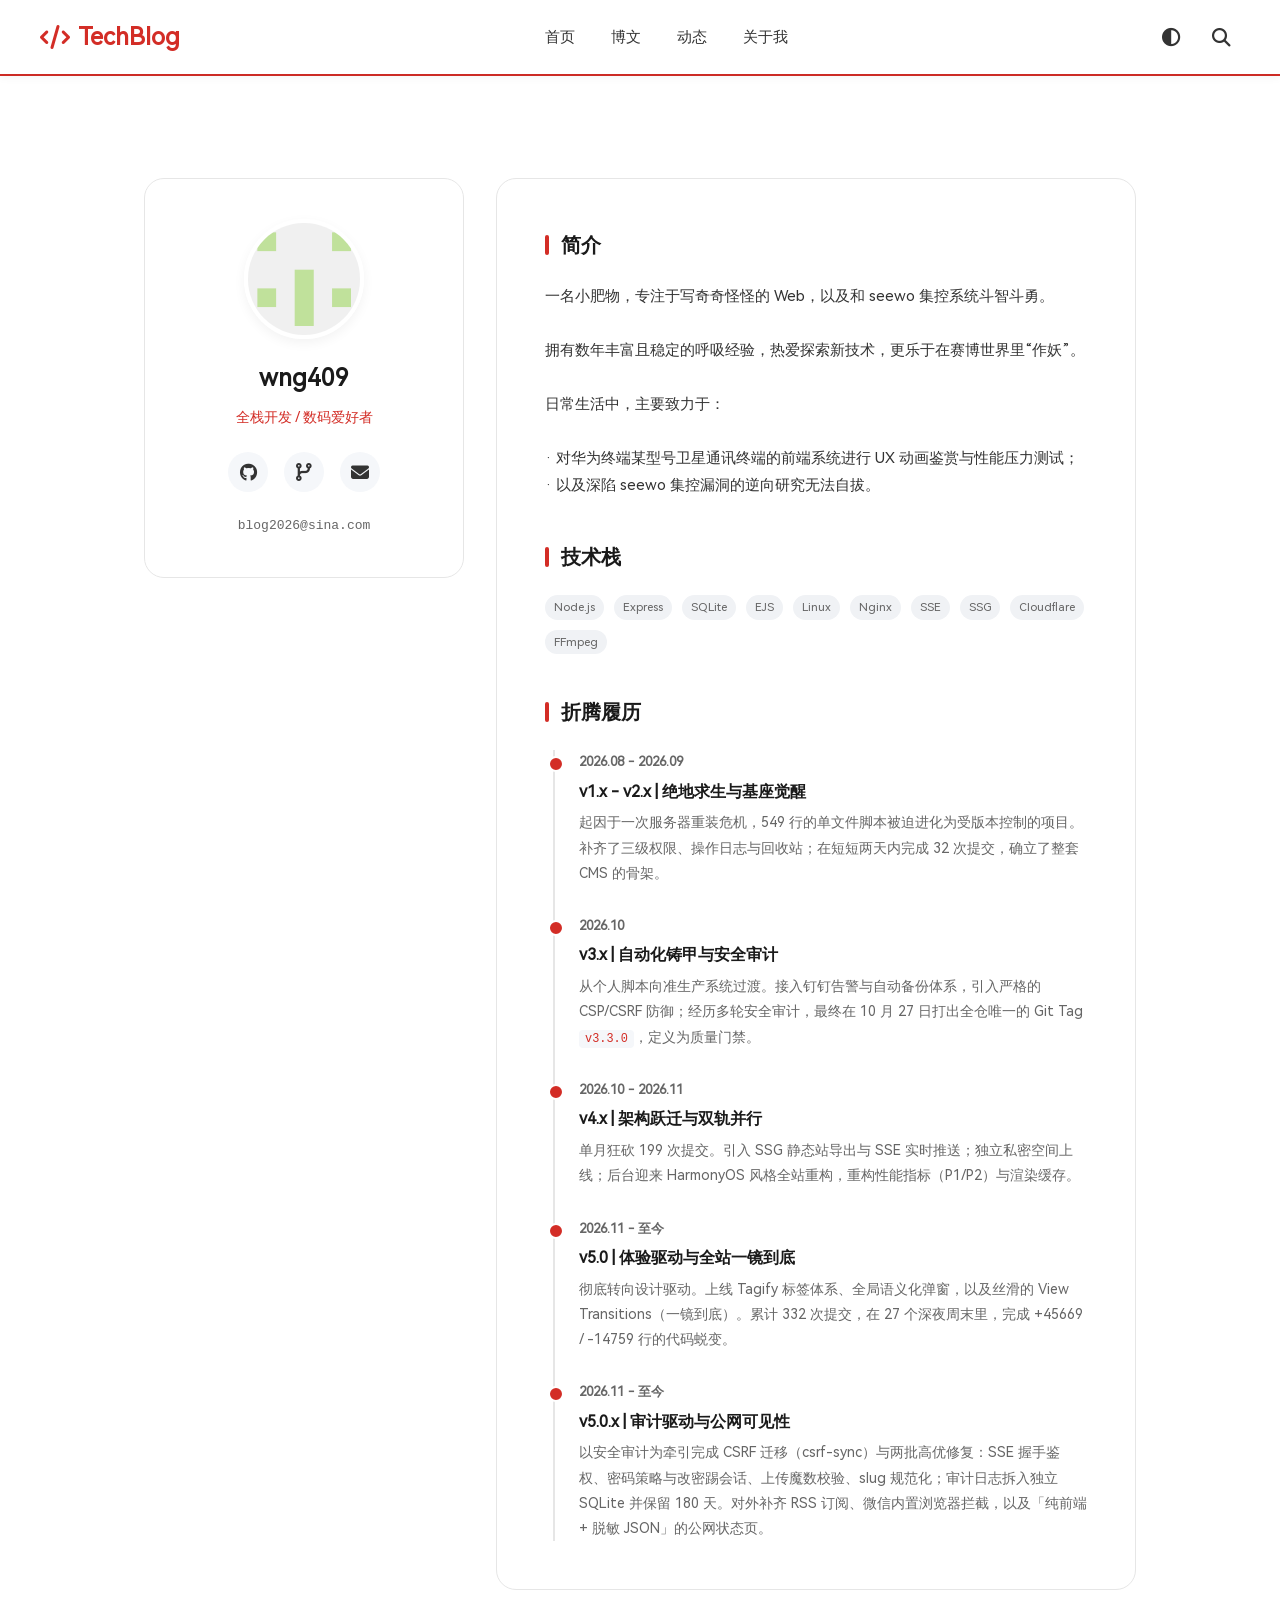
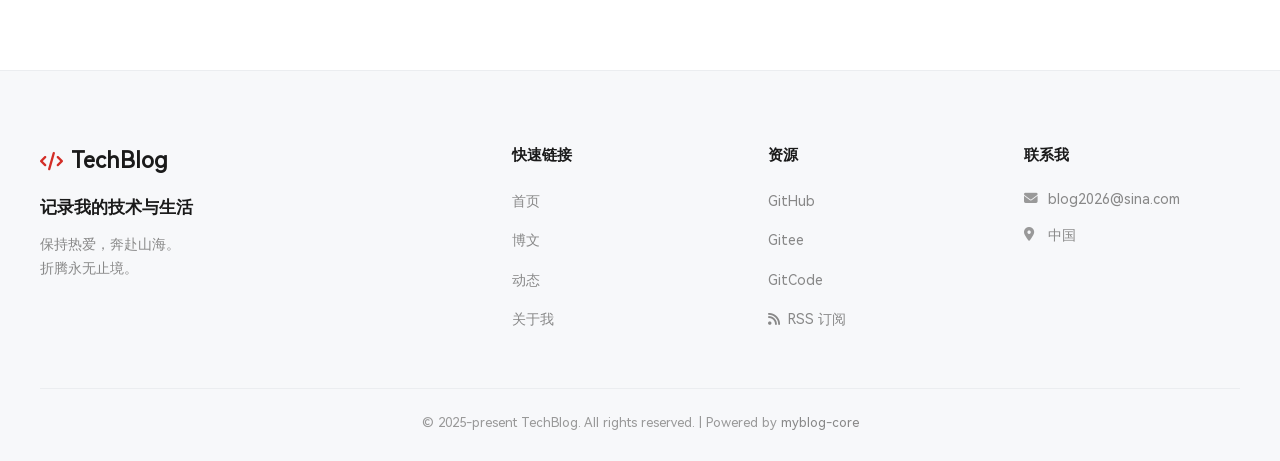
==== commit db7a8704: "deploy: 2026-11-21 12:09:15" ====
--- a/about.html
+++ b/about.html
@@ -1,16 +1,21 @@
 <!DOCTYPE html>
 <html lang="zh-CN" class="">
 <head>
-  <script>(function(){try{var t=localStorage.getItem("theme");if(t!=="light"&&t!=="dark"&&t!=="system")t="system";var m=window.matchMedia?window.matchMedia("(prefers-color-scheme: dark)"):null;var d=t==="dark"||(t==="system"&&m&&m.matches);document.documentElement.classList.toggle("dark",!!d);document.documentElement.setAttribute("data-theme",t);}catch(e){}})();</script>
+  
+
+<script>(function(){try{var t=localStorage.getItem("theme");if(t!=="light"&&t!=="dark"&&t!=="system")t="system";var m=window.matchMedia?window.matchMedia("(prefers-color-scheme: dark)"):null;var d=t==="dark"||(t==="system"&&m&&m.matches);document.documentElement.classList.toggle("dark",!!d);document.documentElement.setAttribute("data-theme",t);}catch(e){}})();</script>
 <script src="/js/theme.js" defer></script>
   <meta charset="UTF-8">
   <meta name="viewport" content="width=device-width, initial-scale=1.0">
+  <meta name="color-scheme" content="light dark">
   <title>关于我</title>
   <!-- 站点主题色（后台「站点设置」可改，默认 #e60012） -->
   <style>:root { --brand-color: #d32d26 }</style>
   <link rel="stylesheet" href="/css/all.min.css">
   <link rel="stylesheet" href="/css/style.css">
   <link rel="icon" type="image/svg+xml" href="/favicon.svg">
+  <!-- RSS 入口：静态站同源读取 dist/rss.xml，动态站跳到 GitCode 的静态站镜像仓库（国内可访问） -->
+  <link rel="alternate" type="application/rss+xml" title="TechBlog RSS" href="/rss.xml">
 </head>
 <body class="" data-static="true">
   <!-- 顶部导航栏 -->
@@ -100,6 +105,10 @@
         <i class="fas fa-envelope"></i>
         <span>邮件</span>
       </a>
+      <a href="/rss.xml" class="circle-btn" target="_blank" rel="noopener" title="RSS">
+        <i class="fas fa-rss"></i>
+        <span>RSS</span>
+      </a>
     </div>
   </div>
 
@@ -110,7 +119,7 @@
   <!-- 左侧名片 -->
   <aside class="about-card-left">
     <!-- 头像：直接读站点设置，不做任何兜底 -->
-    <img class="about-avatar" src="/uploads/2026-11-07/1794033327690-q1atu8.png" alt="头像">
+    <img class="about-avatar" src="/uploads/2026-11-07/1794033327690-q1atu8.png" width="120" height="120" alt="头像">
 
     <h1 class="about-name">wng409</h1>
     <span class="about-title">全栈开发 / 数码爱好者</span>
@@ -151,32 +160,57 @@
       <span class="tag-pill">EJS</span>
       <span class="tag-pill">Linux</span>
       <span class="tag-pill">Nginx</span>
+      <span class="tag-pill">SSE</span>
+      <span class="tag-pill">SSG</span>
+      <span class="tag-pill">Cloudflare</span>
+      <span class="tag-pill">FFmpeg</span>
     </div>
 
     <h2 class="section-title">折腾履历</h2>
     <div class="history-list">
+      <!-- 阶段 1 -->
+      <div class="history-item">
+        <span class="history-date">2026.08 - 2026.09</span>
+        <div class="history-title">v1.x - v2.x | 绝地求生与基座觉醒</div>
+        <div class="history-desc">
+          起因于一次服务器重装危机，549 行的单文件脚本被迫进化为受版本控制的项目。补齐了三级权限、操作日志与回收站；在短短两天内完成 32 次提交，确立了整套 CMS 的骨架。
+        </div>
+      </div>
+
+      <!-- 阶段 2 -->
+      <div class="history-item">
+        <span class="history-date">2026.10</span>
+        <div class="history-title">v3.x | 自动化铸甲与安全审计</div>
+        <div class="history-desc">
+          从个人脚本向准生产系统过渡。接入钉钉告警与自动备份体系，引入严格的 CSP/CSRF 防御；经历多轮安全审计，最终在 10 月 27 日打出全仓唯一的 Git Tag <code>v3.3.0</code>，定义为质量门禁。
+        </div>
+      </div>
+
+      <!-- 阶段 3 -->
+      <div class="history-item">
+        <span class="history-date">2026.10 - 2026.11</span>
+        <div class="history-title">v4.x | 架构跃迁与双轨并行</div>
+        <div class="history-desc">
+          单月狂砍 199 次提交。引入 SSG 静态站导出与 SSE 实时推送；独立私密空间上线；后台迎来 HarmonyOS 风格全站重构，重构性能指标（P1/P2）与渲染缓存。
+        </div>
+      </div>
+
+      <!-- 阶段 4 -->
       <div class="history-item">
         <span class="history-date">2026.11 - 至今</span>
-        <div class="history-title">v5.0 全站 UI 重构与内容体验升级</div>
-        <div class="history-desc">首页改为沉浸式首屏 + 第二屏双栏与粘性侧栏，页脚统一为极简浅色四列；原生 alert/confirm 全部升级为鸿蒙风格语义化弹窗，文章详情页、About 页面与 Tagify 编辑器同步改版，移动端笔记模块改为三列方块。</div>
-      </div>
-
-      <div class="history-item">
-        <span class="history-date">2026.10 - 2026.11</span>
-        <div class="history-title">v4.x 实时架构与静态站双轨</div>
-        <div class="history-desc">后台完成 HarmonyOS 风格重构与侧边栏 / 沙盒演示页落地，实装站点设置换肤与沉浸式 Hero；以 SSE 实时推送取代 30s 轮询，SSG 静态站导出与静态搜索正式上线，并在导出时隔离私密文章与媒体资产，视频封面改为 FFmpeg 异步生成。</div>
-      </div>
-
-      <div class="history-item">
-        <span class="history-date">2026.09 - 2026.10</span>
-        <div class="history-title">v3.x 权限体系与自动化运维</div>
-        <div class="history-desc">落地 admin / editor / viewer 三级角色、作者归属校验与每日配额，补全软删除、回收站与操作日志；上线公开服务器状态页、备份脚本与钉钉告警、全局深色模式，并完成笔记库与华为风首页重构。</div>
-      </div>
-
-      <div class="history-item">
-        <span class="history-date">2026.08 - 2026.09</span>
-        <div class="history-title">v2.x 基座搭建与 CMS 成型</div>
-        <div class="history-desc">从服务器重装前的完整代码备份起步，完成 Markdown + EasyMDE 写作、Banner 与推荐位、用户管理、统一后台导航等 CMS 骨架，同步加固 CSP、CSRF 与登录权限，修复多轮高危漏洞。</div>
+        <div class="history-title">v5.0 | 体验驱动与全站一镜到底</div>
+        <div class="history-desc">
+          彻底转向设计驱动。上线 Tagify 标签体系、全局语义化弹窗，以及丝滑的 View Transitions（一镜到底）。累计 332 次提交，在 27 个深夜周末里，完成 +45669 / -14759 行的代码蜕变。
+        </div>
+      </div>
+
+      <!-- 阶段 5 -->
+      <div class="history-item">
+        <span class="history-date">2026.11 - 至今</span>
+        <div class="history-title">v5.0.x | 审计驱动与公网可见性</div>
+        <div class="history-desc">
+          以安全审计为牵引完成 CSRF 迁移（csrf-sync）与两批高优修复：SSE 握手鉴权、密码策略与改密踢会话、上传魔数校验、slug 规范化；审计日志拆入独立 SQLite 并保留 180 天。对外补齐 RSS 订阅、微信内置浏览器拦截，以及「纯前端 + 脱敏 JSON」的公网状态页。
+        </div>
       </div>
     </div>
 
@@ -212,6 +246,8 @@
           
           <li><a href="/about.html">关于我</a></li>
           
+          
+          
         </ul>
       </div>
 
@@ -223,6 +259,11 @@
           <li><a href="https://gitee.com/wng409" target="_blank" rel="noopener">Gitee</a></li>
           <li><a href="https://gitcode.com/wng409" target="_blank" rel="noopener">GitCode</a></li>
           
+          <li>
+            <a href="/rss.xml" target="_blank" rel="noopener">
+              <i class="fas fa-rss" style="margin-right: 8px;"></i>RSS 订阅
+            </a>
+          </li>
         </ul>
       </div>
 
@@ -255,7 +296,26 @@
   </div>
 </footer>
 
+  <!-- 微信内置浏览器提示：移动端全屏遮罩（点击穿透，指引用户点右上角「在浏览器打开」）。
+       PC 端不显示遮罩，由 /js/wechat-guard.js 调用 hm-ui 弹窗并提供「复制链接」。 -->
+  <div id="wechat-mobile-mask" aria-hidden="true">
+    <svg class="wechat-mask-arrow" viewBox="0 0 100 100" fill="none" stroke="currentColor"
+         stroke-width="3" stroke-linecap="round" stroke-linejoin="round" aria-hidden="true" focusable="false">
+      <path d="M20 80 Q 40 50 80 20" stroke-dasharray="4 4" />
+      <path d="M60 20 L80 20 L80 40" />
+    </svg>
+    <div class="wechat-mask-tip">
+      点击右上角<br>选择「在浏览器打开」
+    </div>
+    <div class="wechat-mask-hint">
+      <span class="wechat-mask-dots">···</span>
+      <span>在浏览器中打开</span>
+    </div>
+  </div>
+
   <script src="/js/hm-ui.js"></script>
   <script src="/js/main.js"></script>
+  <!-- 微信拦截：依赖 hm-ui 的 showHmModal，必须放在其后 -->
+  <script src="/js/wechat-guard.js"></script>
 </body>
 </html>
--- a/css/style.css
+++ b/css/style.css
@@ -1,5 +1,41 @@
 /* ============================================================
-   TechBlog 样式表 v2.2
+   View Transitions（MPA 原生跨页过渡）
+   ------------------------------------------------------------
+   @view-transition 让多页应用在跳转时自动淡入淡出；
+   共享元素（view-transition-name）由各模板内联声明，无需 JS。
+   ============================================================ */
+@view-transition { navigation: auto; }
+
+::view-transition-old(root) {
+  animation-duration: 0.2s;
+  animation-timing-function: ease-out;
+}
+::view-transition-new(root) {
+  animation-duration: 0.35s;
+  animation-timing-function: cubic-bezier(0.16, 1, 0.3, 1);
+}
+::view-transition-group(*) {
+  animation-duration: 0.35s;
+  animation-timing-function: cubic-bezier(0.16, 1, 0.3, 1);
+}
+
+/* 标签/作者等小元素：飞行时不换行、不形变 */
+[style*="view-transition-name:"] {
+  display: inline-flex !important;
+  align-items: center;
+  white-space: nowrap;
+}
+
+/* 标题例外：保持块级可换行，否则长标题会被 nowrap 撑出容器 */
+h1[style*="view-transition-name:"],
+h2[style*="view-transition-name:"],
+h3[style*="view-transition-name:"] {
+  display: block !important;
+  white-space: normal;
+}
+
+/* ============================================================
+   TechBlog 样式表 v5.0
    ============================================================ */
 
 /* ============================================================
@@ -16,6 +52,14 @@
   display: none;
   width: 0;
   height: 0;
+}
+/* 引入鸿蒙字体 */
+@font-face {
+  font-family: 'HarmonyOS_Sans';
+  src: url('/HarmonyOS_Sans_Regular.ttf') format('truetype');
+  font-weight: normal;
+  font-style: normal;
+  font-display: swap; /* 让字体加载期间先显示默认字体，不白屏 */
 }
 :root {
   --hw-red: var(--brand-color, #e60012);
@@ -86,7 +130,8 @@
   margin: 0;
   padding: 0;
   box-sizing: border-box;
-  font-family: 'Segoe UI', 'Microsoft YaHei', sans-serif;
+  /* 把鸿蒙字体放在最前面 */
+  font-family: 'HarmonyOS_Sans', -apple-system, BlinkMacSystemFont, 'Segoe UI', 'Microsoft YaHei', sans-serif;
 }
 
 body {
@@ -278,7 +323,9 @@
   /* 默认白底 */
   background: var(--bg);
   
-  z-index: 9999;
+  /* 必须压过 header：导航在文件末尾被提到 z-index:10000 !important，
+     菜单取 10001 才能完整覆盖导航栏，避免菜单自己的头部 / 关闭按钮被导航遮住 */
+  z-index: 10001 !important;
   transform: translateX(100%);
   transition: transform 0.35s cubic-bezier(0.4, 0, 0.2, 1), visibility 0.35s;
   display: flex;
@@ -308,6 +355,12 @@
   align-items: center;
   padding: 16px 24px;
   border-bottom: 1px solid var(--hw-border);
+  /* 菜单内容较长时会内部滚动，头部必须吸顶，关闭按钮才始终可见可点 */
+  position: sticky;
+  top: 0;
+  z-index: 1;
+  background: var(--bg);
+  flex: 0 0 auto;
 }
 
 .mobile-menu-header .logo {
@@ -322,7 +375,24 @@
   font-size: 1.5rem;
   color: var(--text);
   cursor: pointer;
+  /* 44px 最小触控区，避免手机上点不中 */
+  min-width: 44px;
+  min-height: 44px;
+  display: inline-flex;
+  align-items: center;
+  justify-content: center;
+  border-radius: 50%;
   padding: 8px;
+  line-height: 1;
+  position: relative;
+  z-index: 2;
+  transition: background-color 0.2s, color 0.2s;
+}
+
+.menu-close:hover,
+.menu-close:active {
+  background: var(--hw-light-gray);
+  color: var(--hw-red);
 }
 
 .mobile-menu-list {
@@ -370,7 +440,10 @@
 .mobile-menu-footer {
   display: flex;
   justify-content: center;
+  /* 4 个入口（主题 / GitHub / 邮件 / RSS）：窄屏自动换行，不撑破屏幕 */
+  flex-wrap: wrap;
   gap: 40px;
+  row-gap: 24px;
   padding: 32px 24px;
   border-top: 1px solid var(--hw-border);
 }
@@ -490,6 +563,9 @@
   display: inline-block;
   width: 10px;
   height: 10px;
+  border: 0;
+  padding: 0;
+  cursor: pointer;
   border-radius: 50%;
   background: rgba(255, 255, 255, 0.5);
   margin: 0 6px;
@@ -1013,6 +1089,9 @@
 
 /* ---------- 文章网格 ---------- */
 .posts-grid {
+  /* 等高卡片：网格默认 stretch，同一行的卡片高度严格一致；
+     卡片内部用 flex 纵向布局把 meta 推到最底部，形成对齐基线 */
+  align-items: stretch;
   display: grid;
   grid-template-columns: repeat(2, 1fr);
   gap: 24px;
@@ -1020,6 +1099,7 @@
 .post-card {
   display: flex;
   flex-direction: column;
+  height: 100%;
   background: var(--card-bg);
   border: 1px solid var(--hw-border);
   border-radius: 12px;
@@ -1041,22 +1121,13 @@
 .post-card:hover .post-card-cover img {
   transform: scale(1.04);
 }
-.post-card-placeholder {
-  width: 100%;
-  height: 100%;
-  display: flex;
-  align-items: center;
-  justify-content: center;
-  color: var(--text-faint);
-  font-size: 1.8rem;
-  background: var(--surface-alt);
-}
 .post-card-body {
   padding: 20px 22px 22px;
   display: flex;
   flex-direction: column;
   gap: 14px;
   flex: 1;
+  overflow: hidden; /* 防止内容过长撑爆卡片 */
 }
 .post-card-title {
   font-size: 1rem;
@@ -1073,13 +1144,28 @@
 }
 .post-card:hover .post-card-title { color: var(--hw-red); }
 
+/* ---------- 卡片摘要：仅无封面卡片渲染，PC 最多 6 行省略 ---------- */
+.post-card-excerpt {
+  font-size: 14px;
+  color: var(--text-muted);
+  line-height: 1.6;
+  margin-bottom: 16px;
+  display: -webkit-box;
+  -webkit-line-clamp: 6;
+  -webkit-box-orient: vertical;
+  overflow: hidden;
+  word-break: break-word;
+}
+
 /* ---------- 卡片底部：日期 + 作者 | 标签 ---------- */
 .post-card-meta {
   display: flex;
   align-items: center;
   justify-content: space-between;
   gap: 8px;
-  margin-top: auto;
+  margin-top: auto; /* 沉底：把底部信息推到卡片最下方 */
+  padding-top: 16px;
+  border-top: 1px solid var(--border);
   flex-wrap: wrap;
 }
 .post-card-meta-left {
@@ -1287,6 +1373,8 @@
   .posts-hero h1 { font-size: 1.6rem; }
   .posts-grid { grid-template-columns: 1fr; gap: 16px; }
   .post-card-cover { aspect-ratio: 900 / 600; }
+  /* 单列布局下空间更宽松，摘要多显示几行 */
+  .post-card-excerpt { -webkit-line-clamp: 10; }
 }
 
 /* ============================================================
@@ -1433,11 +1521,38 @@
   .site-footer {
     padding: 48px 20px 24px;
   }
+
+  /* 移动端改为两列：快速链接 | 资源，第二行 联系我 | 空 */
   .footer-grid {
-    grid-template-columns: 1fr;
-    gap: 32px;
+    grid-template-columns: 1fr 1fr;
+    gap: 32px 16px;      /* 上下 32px，左右 16px */
     margin-bottom: 36px;
   }
+
+  /* 品牌区（Logo + 标语）横跨两列 */
+  .footer-brand {
+    grid-column: 1 / -1;
+    margin-bottom: 8px;
+  }
+
+  /* 邮箱强制单行：不换行 + 略缩字号与字距 */
+  .footer-contact {
+    flex-wrap: nowrap;
+  }
+  .footer-contact a {
+    white-space: nowrap !important;
+    font-size: 12px !important;
+    letter-spacing: -0.5px;
+    word-break: keep-all;
+  }
+  .contact-email {
+    word-break: keep-all;
+  }
+}
+
+/* 版权区保持居中，不受两列布局影响 */
+.footer-bottom {
+  text-align: center;
 }
 
 /* ============================================================
@@ -2924,11 +3039,19 @@
   margin: 0 auto 80px;
   padding: 0 24px;
   box-sizing: border-box;
+  /* 第二屏刚好填满剩余视口：总高 - 导航 - 露出的图片 */
+  min-height: calc(100vh - var(--nav-h, 76px) - 40vh);
 }
 
 /* 第二屏顶部大字：直接复用首屏副标题 */
 .home-headline {
-  margin: 0 0 12px;
+  text-align: center !important;
+  width: 100%;
+  display: block;
+  /* 上下 10px、左右 20px 安全边距，绝不让文字贴边 */
+  padding: 10px 20px !important;
+  box-sizing: border-box;
+  margin: 10px auto 12px !important;
   font-size: clamp(1.8rem, 3.4vw, 2.6rem);
   font-weight: 700;
   line-height: 1.25;
@@ -2956,7 +3079,7 @@
   top: 0;
   left: 0;
   width: 100%;
-  transform: translateY(calc(-100% + 160px)) !important;
+  transform: translateY(calc(-100% + 40vh)) !important;
   z-index: 1 !important;
 }
 
@@ -2985,6 +3108,8 @@
   display: flex;
   flex-direction: column;
   gap: 24px;
+  /* 与 Banner 同高，视觉平衡 */
+  min-height: calc(100vh - 30vh - 120px);
 }
 
 .home-card {
@@ -3039,7 +3164,11 @@
 
 .home-banner.banner-carousel .carousel-wrapper {
   max-width: none;
-  height: 450px;
+  /* 锁定 900×600（3:2），避免移动端被拉成竖条 */
+  width: 100%;
+  aspect-ratio: 900 / 600 !important;
+  height: auto !important;
+  min-height: auto !important;
   border-radius: 20px;
   overflow: hidden;
   position: relative;
@@ -3113,7 +3242,10 @@
 
 /* 空态：浅蓝底 + 大字 + 药丸按钮 */
 .home-banner-empty {
-  height: 450px;
+  width: 100%;
+  aspect-ratio: 900 / 600 !important;
+  height: auto !important;
+  min-height: auto !important;
   border-radius: 20px;
   background: var(--hm-primary-bg, #e6efff);
   display: flex;
@@ -3250,16 +3382,6 @@
   object-fit: cover;
 }
 
-.post-item-thumb-ph {
-  display: flex;
-  align-items: center;
-  justify-content: center;
-  width: 100%;
-  height: 100%;
-  color: var(--text-faint);
-  font-size: 1.35rem;
-}
-
 /* 文章 meta 里的标签组：贴右显示，最多 2 个 */
 .post-item-tags {
   display: inline-flex;
@@ -3446,11 +3568,20 @@
 
 .profile-stats {
   display: flex;
-  justify-content: space-around;
-  padding: 14px 0;
+  justify-content: space-around;   /* 均匀分布 */
+  gap: 16px;                       /* 强制拉开间距 */
+  padding: 16px 0;
   margin-bottom: 20px;
   border-top: 1px solid var(--border);
   border-bottom: 1px solid var(--border);
+}
+
+.profile-stats .stat {
+  display: flex;
+  flex-direction: column;
+  align-items: center;
+  gap: 4px;
+  min-width: 56px;
 }
 
 .stat {
@@ -3539,6 +3670,7 @@
   .home-main {
     margin: 0 auto 56px;
     padding: 0 16px;
+    min-height: calc(100vh - 56px - 30vh);
   }
 
   .home-grid {
@@ -3560,12 +3692,13 @@
 
   /* 移动端没有侧栏名片，露头更少一点 */
   body:not(.has-hero) #homeHero.hero-cover {
-    transform: translateY(calc(-100% + 120px)) !important;
-  }
-
-  .home-banner.banner-carousel .carousel-wrapper,
-  .home-banner-empty {
-    height: 240px;
+    transform: translateY(calc(-100% + 30vh)) !important;
+  }
+
+  /* 手机端侧栏在下方堆叠，不需要强制高度 */
+  .home-side {
+    min-height: 0;
+    height: auto;
   }
 
   .home-banner.banner-carousel .slide-overlay {
@@ -3850,6 +3983,14 @@
 .history-date { font-size: 13px; color: var(--text-muted); font-weight: 600; margin-bottom: 4px; display: block; }
 .history-title { font-weight: 700; font-size: 16px; margin-bottom: 4px; color: var(--text-strong); }
 .history-desc { font-size: 14px; color: var(--text-muted); }
+.history-desc code {
+  background: var(--surface-alt);
+  color: var(--primary);
+  padding: 2px 6px;
+  border-radius: 4px;
+  font-size: 0.85em;
+  font-family: monospace;
+}
 
 @media (max-width: 900px) {
   .about-wrapper { grid-template-columns: 1fr; gap: 24px; margin-top: 84px; }
@@ -3903,3 +4044,455 @@
     display: none !important;
   }
 }
+
+/* ============================================================
+   首屏与头像：修复换页瞬间的「大头像漂浮」闪烁
+   ============================================================ */
+/* 1) 首屏必须是不透明实体，加载瞬间挡住下方所有内容 */
+.hero-cover {
+  background-color: #111 !important;
+}
+
+/* 2) 未收起时提到最顶层；收起态仍由 #homeHero.hero-cover 的 z-index:1 接管 */
+body.has-hero .hero-cover {
+  z-index: 9999 !important;
+}
+
+/* 3) 头像固定尺寸并裁剪，避免转场 / 图片未加载时被拉伸 */
+.profile-avatar {
+  width: 88px !important;
+  height: 88px !important;
+  overflow: hidden !important;
+  border-radius: 50% !important;
+}
+
+/* ============================================================
+   层级修正：导航永远压过首屏大图（hero 基础 z-index 为 1001）
+   ============================================================ */
+header {
+  z-index: 10000 !important;
+}
+
+/* 首屏：低于导航、高于普通内容（内容 z-index 2） */
+body.has-hero .hero-cover {
+  z-index: 999 !important;
+}
+
+/* ============================================================
+   层级栈（从低到高，改层级只改这一段，避免各处互相打架）
+   ------------------------------------------------------------
+   普通内容 2 → 首屏帷幕 999 → 导航栏 10000
+   → 全屏菜单 10001 → 全局弹窗 10050 → Toast 99999
+   ============================================================ */
+.mobile-menu,
+body.has-hero .mobile-menu {
+  z-index: 10001 !important;   /* 必须压过 header(10000)，否则菜单头部与关闭按钮被导航遮住 */
+}
+
+/* 全局弹窗（hm-ui.js 注入）永远在最上层，菜单展开时也能正常显示 */
+.hm-modal {
+  z-index: 10050 !important;
+}
+
+/* ============================================================
+   第二屏高度基准：导航高度变量 + 名片拉伸
+   ============================================================ */
+:root {
+  --nav-h: 76px;          /* 与 header 实际高度保持一致 */
+}
+
+/* 侧栏高于其余两张卡时，个人名片吃掉剩余空间 */
+.home-side .profile-card {
+  flex: 1 0 auto;
+  display: flex;
+  flex-direction: column;
+  justify-content: center;
+  align-items: center;   /* 防止「关于我」胶囊按钮被拉伸成整宽 */
+}
+
+/* ============================================================
+   微信内置浏览器提示（移动端全屏遮罩）
+   ------------------------------------------------------------
+   核心是 pointer-events: none —— 遮罩只负责「挡住内容 + 指引」，
+   绝不拦截手势，否则用户点不到右上角「…」→「在浏览器打开」。
+   显示由 /js/wechat-guard.js 添加 .show 控制，默认不渲染。
+   ============================================================ */
+#wechat-mobile-mask {
+  position: fixed;
+  inset: 0;
+  z-index: 999999;            /* 高于 toast(99999) 与全屏菜单(10001)，微信里一律盖住 */
+  display: none;
+  color: #fff;
+  background: rgba(28, 28, 30, 0.96);
+  pointer-events: none;       /* 点击穿透：用户才能操作微信右上角菜单 */
+  -webkit-user-select: none;
+  user-select: none;
+  -webkit-tap-highlight-color: transparent;
+}
+
+#wechat-mobile-mask.show {
+  display: block;
+}
+
+/* 右上角虚线弯箭头：指向微信「…」菜单 */
+.wechat-mask-arrow {
+  position: absolute;
+  top: calc(8px + env(safe-area-inset-top));
+  right: 10px;
+  width: 104px;
+  height: 104px;
+  color: #fff;
+  opacity: 0.92;
+}
+
+/* 中间虚线提示框 */
+.wechat-mask-tip {
+  position: absolute;
+  top: 38%;
+  left: 50%;
+  transform: translate(-50%, -50%);
+  width: max-content;
+  max-width: 84vw;
+  padding: 18px 34px;
+  border: 2px dashed rgba(255, 255, 255, 0.8);
+  border-radius: 50px;
+  font-size: 17px;
+  line-height: 1.7;
+  letter-spacing: 2px;
+  text-align: center;
+  font-family: "KaiTi", "STKaiti", "Songti SC", serif;
+}
+
+/* 底部模拟微信菜单的指示条 */
+.wechat-mask-hint {
+  position: absolute;
+  top: 62%;
+  left: 50%;
+  transform: translateX(-50%);
+  display: flex;
+  align-items: center;
+  gap: 12px;
+  padding: 10px 18px;
+  border-radius: 10px;
+  background: rgba(255, 255, 255, 0.12);
+  font-size: 14px;
+  color: rgba(255, 255, 255, 0.92);
+  white-space: nowrap;
+}
+
+.wechat-mask-dots {
+  display: flex;
+  align-items: center;
+  justify-content: center;
+  width: 34px;
+  height: 34px;
+  border-radius: 50%;
+  background: #fff;
+  color: #000;
+  font-weight: 700;
+  font-size: 15px;
+  letter-spacing: 1px;
+}
+
+/* 轻微呼吸动效，引导视线到右上角；尊重系统「减少动态效果」设置 */
+@media (prefers-reduced-motion: no-preference) {
+  #wechat-mobile-mask.show .wechat-mask-arrow {
+    animation: wechatArrowNudge 1.8s ease-in-out infinite;
+  }
+}
+
+@keyframes wechatArrowNudge {
+  0%, 100% { transform: translateY(0); }
+  50%      { transform: translateY(-6px); }
+}
+
+/* ============================================================
+   状态页标题：居中、无左侧色条，保留下划线（跟随站点主题色）
+   ============================================================ */
+.status-heading {
+  display: block;            /* 覆盖全局 .section-title 的 flex 横排 */
+  text-align: center;
+  margin: 0 0 40px;
+}
+
+.status-heading::before { display: none; }   /* 去掉标题前的红色竖条 */
+
+.status-heading h2 {
+  display: inline-block;
+  font-size: 1.75rem;
+  font-weight: 600;
+  color: var(--text-strong);
+  margin: 0 0 8px;
+  padding-bottom: 12px;
+  position: relative;
+}
+
+.status-heading h2::after {
+  content: '';
+  position: absolute;
+  left: 50%;
+  bottom: 0;
+  transform: translateX(-50%);
+  width: 32px;
+  height: 3px;
+  background: var(--brand-color, #e60012);   /* 动态注入的站点主题色 */
+  border-radius: 2px;
+}
+
+/* 「数据每秒自动更新」独占一行 */
+.status-heading p { display: block; margin: 0; }
+
+/* 进度条宽度交给 CSS 变量（模板不再写 width 内联样式） */
+.status-bar i { width: var(--pct, 0%); }
+
+/* 趋势图 CPU 曲线固定红色，与 JS 绘制颜色、图例保持一致 */
+.status-chart-legend .legend-cpu { background: #e60012; }
+
+/* ============================================================
+   公网状态页（复刻 demo：浅灰底 + 白卡片 + 状态条）
+   作用域：.status-public，避免影响前台其它页面
+   ============================================================ */
+.section.status-public {
+  --sp-bg: #f7f8fa;
+  --sp-card: #ffffff;
+  --sp-text: #111111;
+  --sp-sub: #888888;
+  --sp-light: #b0b0b0;
+  --sp-border: #e5e7eb;
+  --sp-success: #10b981;
+  --sp-success-bg: #ecfdf5;
+  --sp-warning: #f59e0b;
+  --sp-warning-bg: #fffbeb;
+  --sp-danger: #ef4444;
+  --sp-danger-bg: #fef2f2;
+
+  background: var(--sp-bg);
+  padding: 40px 20px 24px;
+}
+
+.status-public .sp-container { width: 100%; max-width: 860px; margin: 0 auto; }
+
+/* ---------- 头部 ---------- */
+.status-public .page-header {
+  text-align: center;
+  margin: 0 0 28px;
+  background: transparent;   /* 防止继承全局 header 的白色底栏与阴影 */
+  box-shadow: none;
+  border: 0;
+}
+.status-public .page-header h1 {
+  font-size: 32px;
+  font-weight: 800;
+  color: var(--sp-text);
+  letter-spacing: 1px;
+  margin: 0;
+}
+.status-public .page-header h1::after {
+  content: '';
+  display: block;
+  width: 32px;
+  height: 3px;
+  background-color: var(--brand-color, #e60012);
+  border-radius: 2px;
+  margin: 12px auto 0;
+}
+.status-public .page-header p { font-size: 14px; color: var(--sp-sub); margin: 12px 0 0; }
+
+/* ---------- 总览横幅 ---------- */
+.status-public .status-banner {
+  display: flex;
+  align-items: center;
+  gap: 14px;
+  border-radius: 12px;
+  padding: 16px 20px;
+  margin-bottom: 24px;
+  border: 1px solid transparent;
+}
+.status-public .status-banner.is-ok {
+  background: var(--sp-success-bg);
+  border-color: rgba(16, 185, 129, .25);
+}
+.status-public .status-banner.is-bad {
+  background: var(--sp-danger-bg);
+  border-color: rgba(239, 68, 68, .25);
+}
+.status-public .status-banner.is-loading,
+.status-public .status-banner.is-unknown {
+  background: #f3f4f6;
+  border-color: var(--sp-border);
+}
+.status-public .status-banner h3 { margin: 0 0 4px; font-size: 15px; font-weight: 700; }
+.status-public .status-banner.is-ok h3 { color: var(--sp-success); }
+.status-public .status-banner.is-bad h3 { color: var(--sp-danger); }
+.status-public .status-banner.is-loading h3,
+.status-public .status-banner.is-unknown h3 { color: var(--sp-sub); }
+.status-public .status-banner p { margin: 0; font-size: 13px; color: var(--sp-sub); }
+
+/* ---------- 卡片 ---------- */
+.status-public .card {
+  background: var(--sp-card);
+  border: 1px solid var(--sp-border);
+  border-radius: 12px;
+  margin-bottom: 24px;
+  overflow: hidden;
+  box-shadow: 0 1px 3px rgba(0, 0, 0, .02);
+}
+.status-public .card-header {
+  padding: 16px 20px;
+  border-bottom: 1px solid var(--sp-border);
+  display: flex;
+  justify-content: space-between;
+  align-items: center;
+}
+.status-public .card-header h2 { font-size: 16px; font-weight: 700; color: var(--sp-text); margin: 0; }
+.status-public .time-switcher { display: flex; gap: 12px; align-items: center; font-size: 13px; color: var(--sp-sub); }
+.status-public .time-label { font-weight: 500; color: var(--sp-text); white-space: nowrap; }
+
+/* ---------- 服务状态 ---------- */
+.status-public .service-list { padding: 20px; display: flex; flex-direction: column; gap: 24px; }
+.status-public .service-item { display: flex; flex-direction: column; gap: 10px; }
+.status-public .service-info { display: flex; justify-content: space-between; align-items: baseline; gap: 12px; font-size: 14px; }
+.status-public .service-name {
+  font-weight: 600;
+  color: var(--sp-text);
+  display: flex;
+  align-items: center;
+  gap: 8px;
+}
+.status-public .dot { width: 8px; height: 8px; border-radius: 50%; background: var(--sp-success); flex: 0 0 auto; }
+.status-public .dot.is-bad { background: var(--sp-danger); }
+.status-public .dot.is-muted { background: var(--sp-light); }
+.status-public .service-uptime { color: var(--sp-sub); font-size: 13px; white-space: nowrap; }
+.status-public .service-uptime.is-ok { color: var(--sp-success); }
+.status-public .service-uptime.is-warn { color: var(--sp-warning); }
+.status-public .service-uptime.is-bad { color: var(--sp-danger); }
+.status-public .service-empty { color: var(--sp-sub); font-size: 14px; }
+
+.status-public .status-bars { display: flex; gap: 1px; height: 36px; }
+.status-public .status-bar {
+  flex: 1;
+  height: 100%;              /* 覆盖前台旧状态页的 .status-bar { height: 8px } */
+  margin: 0;
+  border-radius: 2px;
+  background: var(--sp-success);
+  cursor: pointer;
+  position: relative;
+  overflow: visible;
+}
+.status-public .status-bar.warning { background: var(--sp-warning); }
+.status-public .status-bar.danger { background: var(--sp-danger); }
+.status-public .status-bar.unknown { background: #d9dde3; }
+.status-public .status-bar::after {
+  content: attr(data-tooltip);
+  position: absolute;
+  bottom: 100%;
+  left: 50%;
+  transform: translateX(-50%) translateY(5px);
+  background: #1f2937;
+  color: #fff;
+  font-size: 11px;
+  padding: 4px 8px;
+  border-radius: 4px;
+  white-space: nowrap;
+  opacity: 0;
+  pointer-events: none;
+  z-index: 10;
+}
+.status-public .status-bar:hover::after { opacity: 1; }
+
+/* ---------- 备份 ---------- */
+.status-public .backup-grid { display: flex; flex-wrap: wrap; padding: 20px; gap: 32px; }
+.status-public .backup-info { display: flex; flex-direction: column; gap: 8px; }
+.status-public .backup-label { font-size: 13px; color: var(--sp-sub); }
+.status-public .backup-val {
+  font-size: 16px;
+  font-weight: 700;
+  color: var(--sp-success);
+  display: flex;
+  align-items: center;
+  gap: 6px;
+}
+.status-public .backup-val.is-bad { color: var(--sp-danger); }
+.status-public .backup-val.is-muted { color: var(--sp-sub); }
+.status-public .backup-val.is-neutral { color: var(--sp-text); }
+
+/* ---------- 异常记录 ---------- */
+.status-public .anomaly-list { padding: 0; margin: 0; list-style: none; }
+.status-public .anomaly-item {
+  display: flex;
+  justify-content: space-between;
+  align-items: center;
+  gap: 12px;
+  padding: 16px 20px;
+  border-bottom: 1px solid var(--sp-border);
+  font-size: 14px;
+  color: var(--sp-text);
+}
+.status-public .anomaly-item:last-child { border-bottom: none; }
+.status-public .anomaly-main { min-width: 0; }
+.status-public .anomaly-time {
+  color: var(--sp-sub);
+  font-family: ui-monospace, SFMono-Regular, Menlo, monospace;
+  font-size: 13px;
+  white-space: nowrap;
+}
+.status-public .anomaly-tag {
+  display: inline-block;
+  padding: 2px 8px;
+  border-radius: 4px;
+  font-size: 12px;
+  font-weight: 500;
+  margin-right: 8px;
+}
+.status-public .anomaly-tag.danger { background: var(--sp-danger-bg); color: var(--sp-danger); }
+.status-public .anomaly-tag.success { background: var(--sp-success-bg); color: var(--sp-success); }
+.status-public .anomaly-empty { padding: 16px 20px; color: var(--sp-sub); font-size: 14px; }
+
+/* ---------- 底部倒计时 ---------- */
+.status-public .footer-timer {
+  text-align: center;
+  font-size: 13px;
+  color: var(--sp-sub);
+  margin-top: 40px;
+  padding-bottom: 20px;
+  display: flex;
+  align-items: center;
+  justify-content: center;
+  gap: 6px;
+}
+.status-public .footer-timer svg { animation: spTimerSpin 3s linear infinite; }
+@keyframes spTimerSpin { 100% { transform: rotate(360deg); } }
+
+@media (prefers-reduced-motion: reduce) {
+  .status-public .footer-timer svg { animation: none; }
+}
+
+/* ---------- 深色模式 ---------- */
+.dark .section.status-public,
+html.dark .status-public {
+  --sp-bg: #0f1216;
+  --sp-card: #15181f;
+  --sp-text: #e6e9ef;
+  --sp-sub: #98a1b0;
+  --sp-light: #5d6a7d;
+  --sp-border: #242a36;
+  --sp-success-bg: rgba(16, 185, 129, .10);
+  --sp-warning-bg: rgba(245, 158, 11, .12);
+  --sp-danger-bg: rgba(239, 68, 68, .12);
+}
+.dark .status-public .status-banner.is-loading,
+.dark .status-public .status-banner.is-unknown { background: #1b1f28; }
+.dark .status-public .status-bar.unknown { background: #2a3140; }
+.dark .status-public .status-bar::after { background: #0b0d11; border: 1px solid #2a3140; }
+
+/* ---------- 移动端 ---------- */
+@media (max-width: 600px) {
+  .section.status-public { padding: 24px 12px 16px; }
+  .status-public .page-header h1 { font-size: 26px; }
+  .status-public .status-bars { height: 24px; gap: 1px; }
+  .status-public .card-header { padding: 12px 16px; flex-direction: column; align-items: flex-start; gap: 8px; }
+  .status-public .service-list { padding: 16px; gap: 20px; }
+  .status-public .service-info { flex-direction: column; align-items: flex-start; gap: 6px; }
+  .status-public .backup-grid { flex-direction: column; gap: 16px; padding: 16px; }
+  .status-public .anomaly-item { flex-direction: column; align-items: flex-start; gap: 6px; }
+}
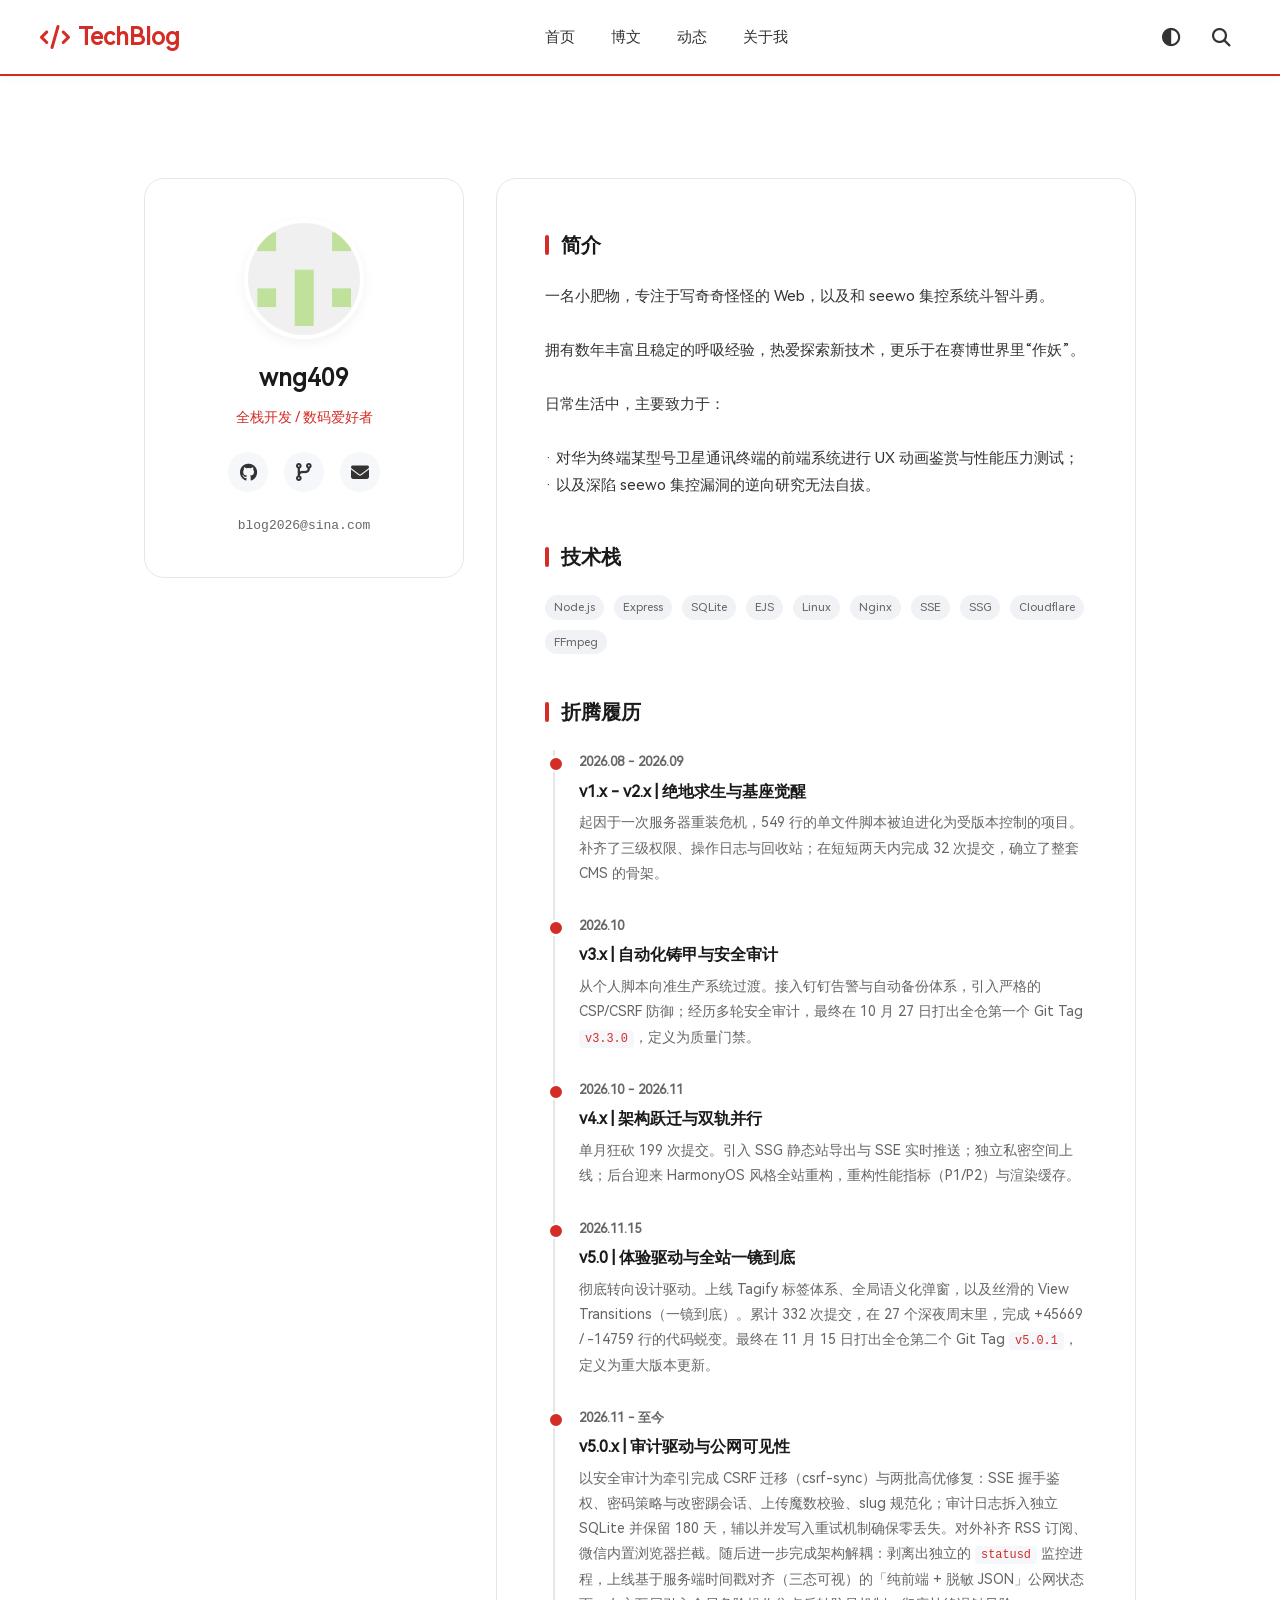
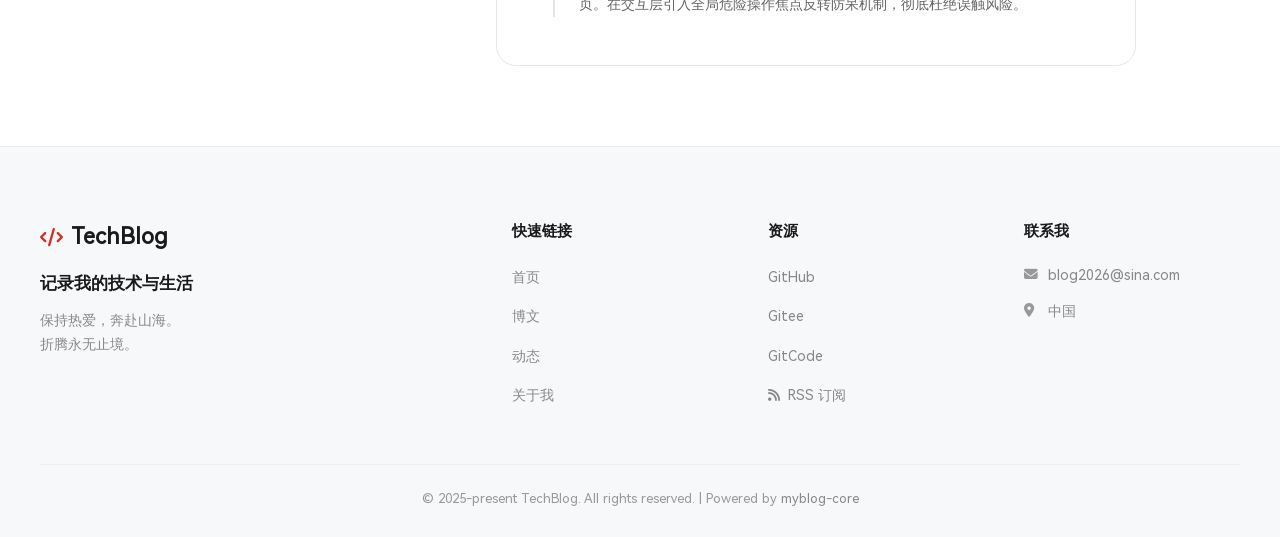
==== commit 6d19c6b9: "deploy: 2026-11-27 19:43:16" ====
--- a/about.html
+++ b/about.html
@@ -1,3 +1,4 @@
+
 <!DOCTYPE html>
 <html lang="zh-CN" class="">
 <head>
@@ -13,7 +14,8 @@
   <style>:root { --brand-color: #d32d26 }</style>
   <link rel="stylesheet" href="/css/all.min.css">
   <link rel="stylesheet" href="/css/style.css">
-  <link rel="icon" type="image/svg+xml" href="/favicon.svg">
+<link rel="icon" type="image/svg+xml" href="/favicon.svg">
+<link rel="icon" href="/favicon.svg" sizes="any">
   <!-- RSS 入口：静态站同源读取 dist/rss.xml，动态站跳到 GitCode 的静态站镜像仓库（国内可访问） -->
   <link rel="alternate" type="application/rss+xml" title="TechBlog RSS" href="/rss.xml">
 </head>
@@ -182,7 +184,7 @@
         <span class="history-date">2026.10</span>
         <div class="history-title">v3.x | 自动化铸甲与安全审计</div>
         <div class="history-desc">
-          从个人脚本向准生产系统过渡。接入钉钉告警与自动备份体系，引入严格的 CSP/CSRF 防御；经历多轮安全审计，最终在 10 月 27 日打出全仓唯一的 Git Tag <code>v3.3.0</code>，定义为质量门禁。
+          从个人脚本向准生产系统过渡。接入钉钉告警与自动备份体系，引入严格的 CSP/CSRF 防御；经历多轮安全审计，最终在 10 月 27 日打出全仓第一个 Git Tag <code>v3.3.0</code>，定义为质量门禁。
         </div>
       </div>
 
@@ -197,10 +199,10 @@
 
       <!-- 阶段 4 -->
       <div class="history-item">
-        <span class="history-date">2026.11 - 至今</span>
+        <span class="history-date">2026.11.15</span>
         <div class="history-title">v5.0 | 体验驱动与全站一镜到底</div>
         <div class="history-desc">
-          彻底转向设计驱动。上线 Tagify 标签体系、全局语义化弹窗，以及丝滑的 View Transitions（一镜到底）。累计 332 次提交，在 27 个深夜周末里，完成 +45669 / -14759 行的代码蜕变。
+          彻底转向设计驱动。上线 Tagify 标签体系、全局语义化弹窗，以及丝滑的 View Transitions（一镜到底）。累计 332 次提交，在 27 个深夜周末里，完成 +45669 / -14759 行的代码蜕变。最终在 11 月 15 日打出全仓第二个 Git Tag <code>v5.0.1</code>，定义为重大版本更新。
         </div>
       </div>
 
@@ -209,7 +211,7 @@
         <span class="history-date">2026.11 - 至今</span>
         <div class="history-title">v5.0.x | 审计驱动与公网可见性</div>
         <div class="history-desc">
-          以安全审计为牵引完成 CSRF 迁移（csrf-sync）与两批高优修复：SSE 握手鉴权、密码策略与改密踢会话、上传魔数校验、slug 规范化；审计日志拆入独立 SQLite 并保留 180 天。对外补齐 RSS 订阅、微信内置浏览器拦截，以及「纯前端 + 脱敏 JSON」的公网状态页。
+          以安全审计为牵引完成 CSRF 迁移（csrf-sync）与两批高优修复：SSE 握手鉴权、密码策略与改密踢会话、上传魔数校验、slug 规范化；审计日志拆入独立 SQLite 并保留 180 天，辅以并发写入重试机制确保零丢失。对外补齐 RSS 订阅、微信内置浏览器拦截。随后进一步完成架构解耦：剥离出独立的 <code>statusd</code> 监控进程，上线基于服务端时间戳对齐（三态可视）的「纯前端 + 脱敏 JSON」公网状态页。在交互层引入全局危险操作焦点反转防呆机制，彻底杜绝误触风险。
         </div>
       </div>
     </div>
@@ -220,7 +222,8 @@
   </main>
 
   <!-- 底部栏（独立 partial，便于后续整体替换） -->
-  <footer class="site-footer">
+  
+<footer class="site-footer">
   <div class="footer-inner">
 
     <div class="footer-grid">
--- a/css/style.css
+++ b/css/style.css
@@ -1733,7 +1733,7 @@
 .net-arrow { font-weight: bold; font-size: 1.05rem; }
 .net-arrow.down { color: #10b981; }
 .net-arrow.up { color: #f59e0b; }
-.net-value { font-family: monospace; color: var(--text); min-width: 80px; text-align: left; }
+.net-value { font-family: 'HarmonyOS_Sans', -apple-system, BlinkMacSystemFont, 'Segoe UI', 'Microsoft YaHei', sans-serif; font-variant-numeric: tabular-nums; color: var(--text); min-width: 80px; text-align: left; }
 
 /* 异常卡 */
 .status-card-anomaly { text-align: left; padding: 22px 20px; }
@@ -1747,7 +1747,62 @@
 .anomaly-mini-tag.recover { background: #d4edda; color: #155724; }
 .anomaly-mini-body { flex: 1; min-width: 0; }
 .anomaly-mini-text { font-size: .84rem; color: var(--text); line-height: 1.4; word-break: break-all; }
-.anomaly-mini-meta { font-size: .72rem; color: var(--text-faint); font-family: monospace; margin-top: 2px; }
+.anomaly-mini-meta { font-size: .72rem; color: var(--text-faint); font-family: 'HarmonyOS_Sans', -apple-system, BlinkMacSystemFont, 'Segoe UI', 'Microsoft YaHei', sans-serif; font-variant-numeric: tabular-nums; margin-top: 2px; }
+
+/* ===== 最近异常卡片：最多 3 条 + 固定可视高度，长文本不撑破 ===== */
+.status-card-anomaly .anomaly-list-box {
+  max-height: 160px;
+  overflow-y: auto;
+  overscroll-behavior: contain;
+  padding: 0;
+  margin: 0;
+  list-style: none;
+}
+.status-card-anomaly .anomaly-list-box li {
+  display: flex;
+  flex-direction: column;
+  gap: 4px;
+  padding: 10px 4px;
+  border-bottom: 1px solid var(--border);
+  font-size: .84rem;
+  line-height: 1.5;
+  word-break: break-all;
+  overflow-wrap: anywhere;
+}
+.status-card-anomaly .anomaly-list-box li:last-child { border-bottom: none; }
+.status-card-anomaly .anomaly-header {
+  display: flex;
+  justify-content: space-between;
+  align-items: center;
+  gap: 8px;
+  color: var(--text-muted);
+  font-size: .72rem;
+  font-variant-numeric: tabular-nums;
+}
+.status-card-anomaly .anomaly-content {
+  color: var(--text-strong);
+  white-space: normal;
+  word-break: break-all;
+  overflow-wrap: anywhere;
+}
+.status-card-anomaly .anomaly-empty {
+  padding: 24px 0;
+  text-align: center;
+  color: var(--text-faint);
+  font-size: .85rem;
+}
+.status-card-anomaly .tag-badge {
+  flex-shrink: 0;
+  font-size: .72rem;
+  padding: 2px 7px;
+  border-radius: 4px;
+  font-weight: 500;
+  line-height: 1.4;
+}
+.status-card-anomaly .tag-badge.tag-danger { background: #ffe0e0; color: #c4000f; }
+.status-card-anomaly .tag-badge.tag-success { background: #d4edda; color: #155724; }
+html.dark .status-card-anomaly .tag-badge.tag-danger { background: rgba(230, 0, 18, .18); color: #ff8a8a; }
+html.dark .status-card-anomaly .tag-badge.tag-success { background: rgba(21, 87, 36, .35); color: #7ee2a0; }
 
 /* ===== 备份卡 ===== */
 .status-card-backup { 
@@ -4217,6 +4272,21 @@
 
 .status-heading::before { display: none; }   /* 去掉标题前的红色竖条 */
 
+/* 系统日志写入异常提示（管理状态页，仅 logsWriteFailures > 0 时渲染） */
+.status-write-alert {
+  margin: 0 0 20px;
+  padding: 12px 16px;
+  border-radius: 10px;
+  background: rgba(230, 0, 18, .06);
+  border: 1px solid rgba(230, 0, 18, .28);
+  color: var(--brand-color, #e60012);
+  font-size: 13px;
+  line-height: 1.6;
+}
+.status-write-alert strong { font-weight: 700; }
+.status-write-alert p { margin: 6px 0 0; color: var(--text-weak, #6b7280); font-size: 12px; }
+html.dark .status-write-alert { background: rgba(230, 0, 18, .12); }
+
 .status-heading h2 {
   display: inline-block;
   font-size: 1.75rem;
@@ -4265,7 +4335,9 @@
   --sp-warning-bg: #fffbeb;
   --sp-danger: #ef4444;
   --sp-danger-bg: #fef2f2;
-
+  --sp-off: #e8ebef;
+
+  font-family: 'HarmonyOS_Sans', -apple-system, BlinkMacSystemFont, 'Segoe UI', 'Microsoft YaHei', sans-serif;
   background: var(--sp-bg);
   padding: 40px 20px 24px;
 }
@@ -4316,6 +4388,28 @@
   background: var(--sp-danger-bg);
   border-color: rgba(239, 68, 68, .25);
 }
+.status-public .status-banner.is-warn {
+  background: var(--sp-warning-bg);
+  border-color: rgba(245, 158, 11, .28);
+}
+.status-public .status-icon {
+  flex: 0 0 auto;
+  width: 28px;
+  height: 28px;
+  display: inline-flex;
+  align-items: center;
+  justify-content: center;
+  border-radius: 50%;
+  font-size: 16px;
+  font-weight: 800;
+  line-height: 1;
+  background: rgba(255, 255, 255, .55);
+}
+.status-public .status-banner.is-ok .status-icon { color: var(--sp-success); }
+.status-public .status-banner.is-warn .status-icon { color: var(--sp-warning); }
+.status-public .status-banner.is-bad .status-icon { color: var(--sp-danger); }
+.status-public .status-banner.is-loading .status-icon,
+.status-public .status-banner.is-unknown .status-icon { color: var(--sp-sub); }
 .status-public .status-banner.is-loading,
 .status-public .status-banner.is-unknown {
   background: #f3f4f6;
@@ -4323,6 +4417,7 @@
 }
 .status-public .status-banner h3 { margin: 0 0 4px; font-size: 15px; font-weight: 700; }
 .status-public .status-banner.is-ok h3 { color: var(--sp-success); }
+.status-public .status-banner.is-warn h3 { color: var(--sp-warning); }
 .status-public .status-banner.is-bad h3 { color: var(--sp-danger); }
 .status-public .status-banner.is-loading h3,
 .status-public .status-banner.is-unknown h3 { color: var(--sp-sub); }
@@ -4432,7 +4527,8 @@
 .status-public .anomaly-main { min-width: 0; }
 .status-public .anomaly-time {
   color: var(--sp-sub);
-  font-family: ui-monospace, SFMono-Regular, Menlo, monospace;
+  font-family: 'HarmonyOS_Sans', -apple-system, BlinkMacSystemFont, 'Segoe UI', 'Microsoft YaHei', sans-serif;
+  font-variant-numeric: tabular-nums;
   font-size: 13px;
   white-space: nowrap;
 }
@@ -4479,6 +4575,7 @@
   --sp-success-bg: rgba(16, 185, 129, .10);
   --sp-warning-bg: rgba(245, 158, 11, .12);
   --sp-danger-bg: rgba(239, 68, 68, .12);
+  --sp-off: #222833;
 }
 .dark .status-public .status-banner.is-loading,
 .dark .status-public .status-banner.is-unknown { background: #1b1f28; }
@@ -4496,3 +4593,121 @@
   .status-public .backup-grid { flex-direction: column; gap: 16px; padding: 16px; }
   .status-public .anomaly-item { flex-direction: column; align-items: flex-start; gap: 6px; }
 }
+
+/* ============================================================
+   status-public v2：运行信息 + 7×24 热力图（迁移自 demo）
+   作用域：.status-public，避免影响前台其它页面
+   ============================================================ */
+.status-public .runbar {
+  background: var(--sp-card);
+  border: 1px solid var(--sp-border);
+  border-radius: 12px;
+  margin-bottom: 18px;
+  overflow: hidden;
+}
+.status-public .run-now {
+  padding: 14px 20px;
+  border-bottom: 1px solid var(--sp-border);
+  font-size: 13.5px;
+  color: var(--sp-sub);
+}
+.status-public .run-now b { color: var(--sp-text); font-weight: 700; font-variant-numeric: tabular-nums; }
+.status-public .run-now .sep { margin: 0 10px; color: var(--sp-light); }
+.status-public .run-facts { display: grid; grid-template-columns: repeat(3, 1fr); }
+.status-public .run-facts .rf { padding: 16px 20px; border-left: 1px solid var(--sp-border); }
+.status-public .run-facts .rf:first-child { border-left: none; }
+.status-public .run-facts .l { font-size: 12px; color: var(--sp-sub); margin-bottom: 4px; }
+.status-public .run-facts .v { font-size: 19px; font-weight: 700; font-variant-numeric: tabular-nums; line-height: 1.2; }
+.status-public .run-facts .v small { font-size: 12px; font-weight: 500; color: var(--sp-light); margin-left: 2px; }
+
+.status-public .legend { display: flex; gap: 14px; font-size: 12px; color: var(--sp-sub); flex-wrap: wrap; }
+.status-public .legend span { display: inline-flex; align-items: center; gap: 6px; }
+.status-public .legend i { width: 10px; height: 10px; border-radius: 2px; display: inline-block; }
+.status-public .i-ok { background: var(--sp-success); }
+.status-public .i-warn { background: var(--sp-warning); }
+.status-public .i-bad { background: var(--sp-danger); }
+.status-public .i-off { background: var(--sp-off); border: 1px solid var(--sp-border); }
+
+.status-public .heat { padding: 20px 20px 12px; overflow-x: auto; overflow-y: hidden; }
+.status-public .grid {
+  display: grid;
+  grid-template-columns: 44px repeat(24, 18px);
+  gap: 4px;
+  width: max-content;
+  margin: 0 auto;
+}
+.status-public .grid .h { font-size: 10px; color: var(--sp-sub); text-align: center; font-variant-numeric: tabular-nums; }
+.status-public .grid .d {
+  font-size: 11px;
+  color: var(--sp-sub);
+  display: flex;
+  align-items: center;
+  justify-content: flex-end;
+  padding-right: 4px;
+}
+.status-public .cell {
+  height: 16px;
+  border-radius: 3px;
+  background: var(--sp-off);
+  cursor: pointer;
+  transition: filter .15s ease;
+}
+.status-public .cell:hover { filter: brightness(1.08); }
+.status-public .cell.ok { background: color-mix(in srgb, var(--sp-success) 78%, transparent); }
+/* 性能异常 = 黄色；服务中断 = 红色 */
+.status-public .cell.warn { background: var(--sp-warning); }
+.status-public .cell.bad { background: var(--sp-danger); }
+
+/* 悬停气泡：fixed 定位，横向滚动时不被热力图容器裁剪 */
+.sp-tip {
+  position: fixed;
+  z-index: 9999;
+  background: #1f2937;
+  color: #fff;
+  font-size: 11px;
+  padding: 4px 8px;
+  border-radius: 4px;
+  white-space: nowrap;
+  pointer-events: none;
+  display: none;
+  transform: translate(-50%, -100%);
+}
+.sp-tip.below { transform: translate(-50%, 0); }
+html.dark .sp-tip { background: #0b0d11; border: 1px solid #2a3140; }
+
+.status-public .heat-note {
+  padding: 10px 20px 18px;
+  font-size: 12px;
+  color: var(--sp-sub);
+  border-top: 1px dashed var(--sp-border);
+  margin-top: 10px;
+}
+.status-public .heat-note b { color: var(--sp-text); }
+
+.status-public .maint { padding: 0; margin: 0; list-style: none; }
+.status-public .maint li {
+  display: flex;
+  justify-content: space-between;
+  gap: 12px;
+  padding: 14px 20px;
+  border-bottom: 1px solid var(--sp-border);
+  font-size: 14px;
+}
+.status-public .maint li:last-child { border-bottom: none; }
+.status-public .maint .t { color: var(--sp-sub); font-variant-numeric: tabular-nums; white-space: nowrap; }
+.status-public .maint-empty { color: var(--sp-sub); }
+.status-public .tag { font-size: 12px; padding: 2px 8px; border-radius: 4px; margin-right: 8px; font-weight: 500; }
+.status-public .tag.success { background: var(--sp-success-bg); color: var(--sp-success); }
+.status-public .tag.warn { background: var(--sp-warning-bg); color: var(--sp-warning); }
+.status-public .tag.danger { background: var(--sp-danger-bg); color: var(--sp-danger); }
+
+@media (max-width: 600px) {
+  .status-public .run-facts { grid-template-columns: 1fr 1fr; }
+  .status-public .run-facts .rf:nth-child(3) {
+    border-left: none;
+    border-top: 1px solid var(--sp-border);
+    grid-column: 1 / -1;
+  }
+  .status-public .grid { grid-template-columns: 34px repeat(24, 14px); gap: 3px; }
+  .status-public .cell { height: 14px; }
+}
